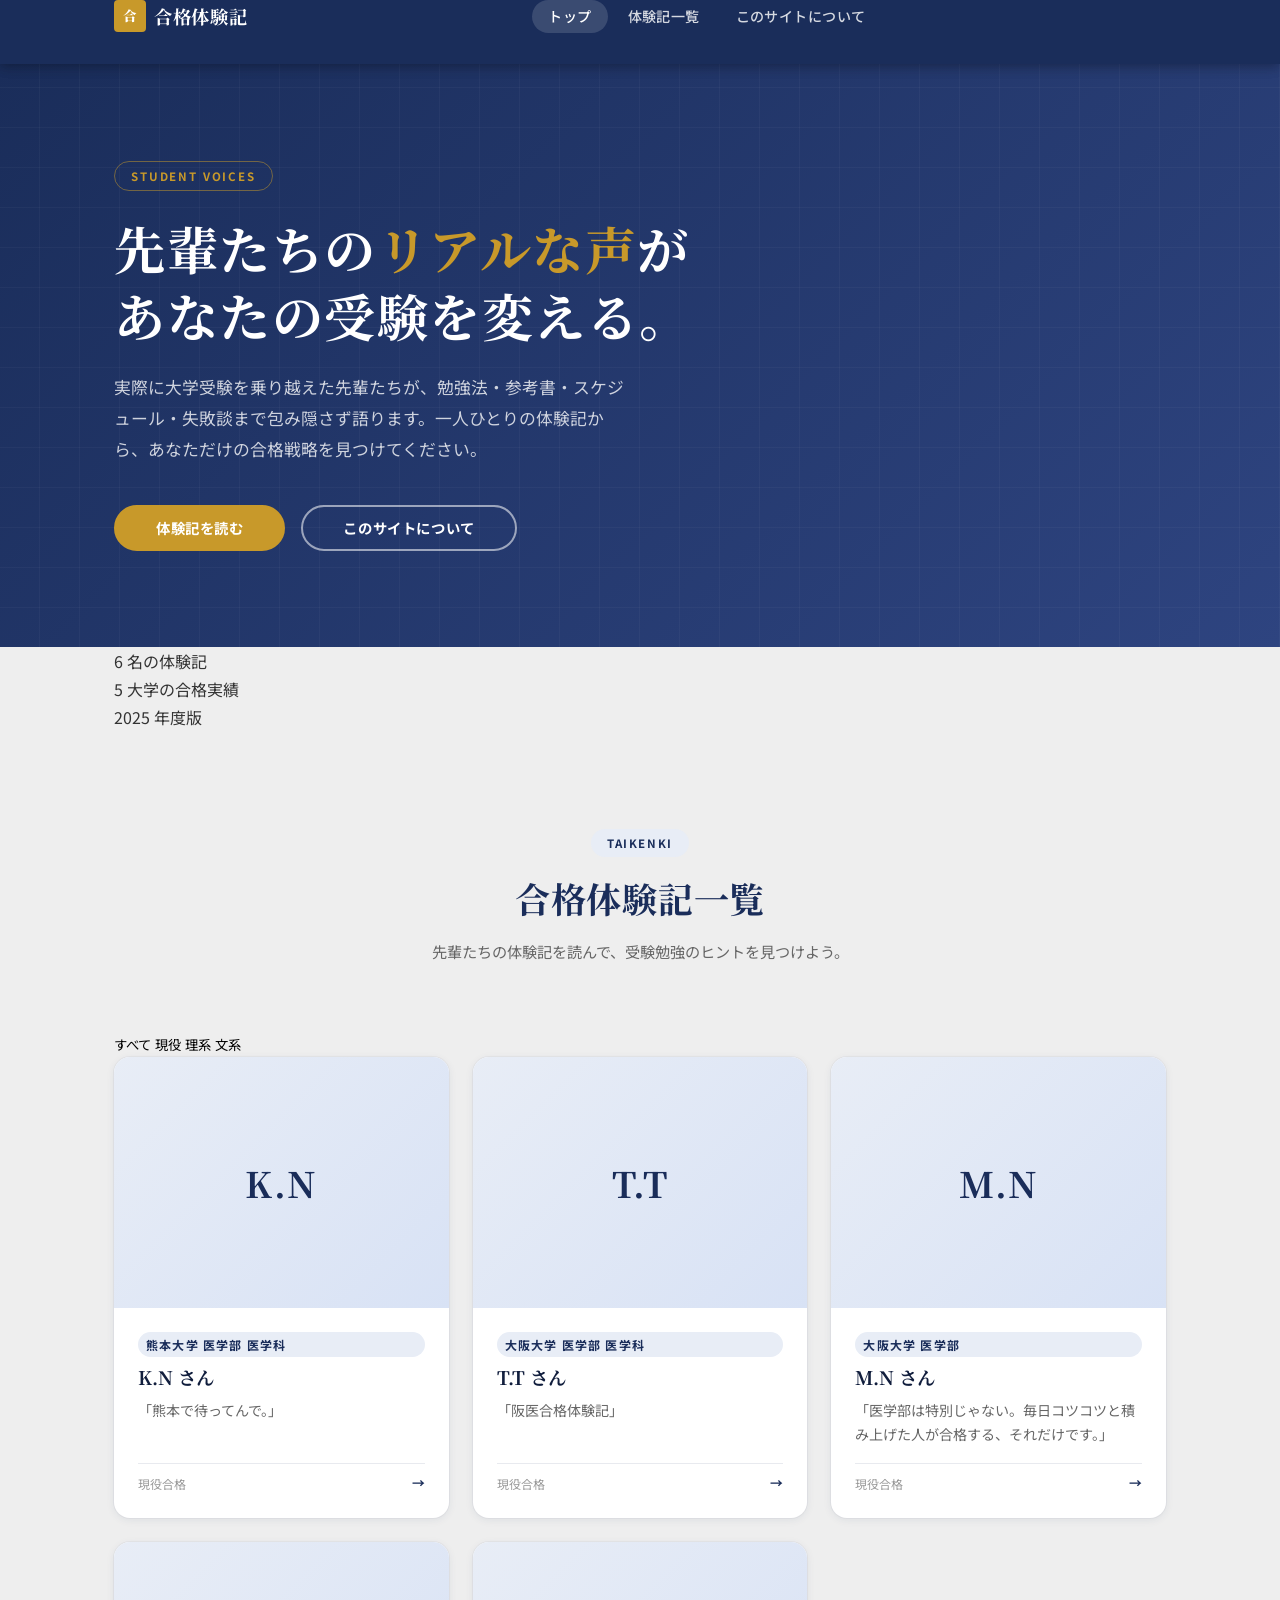
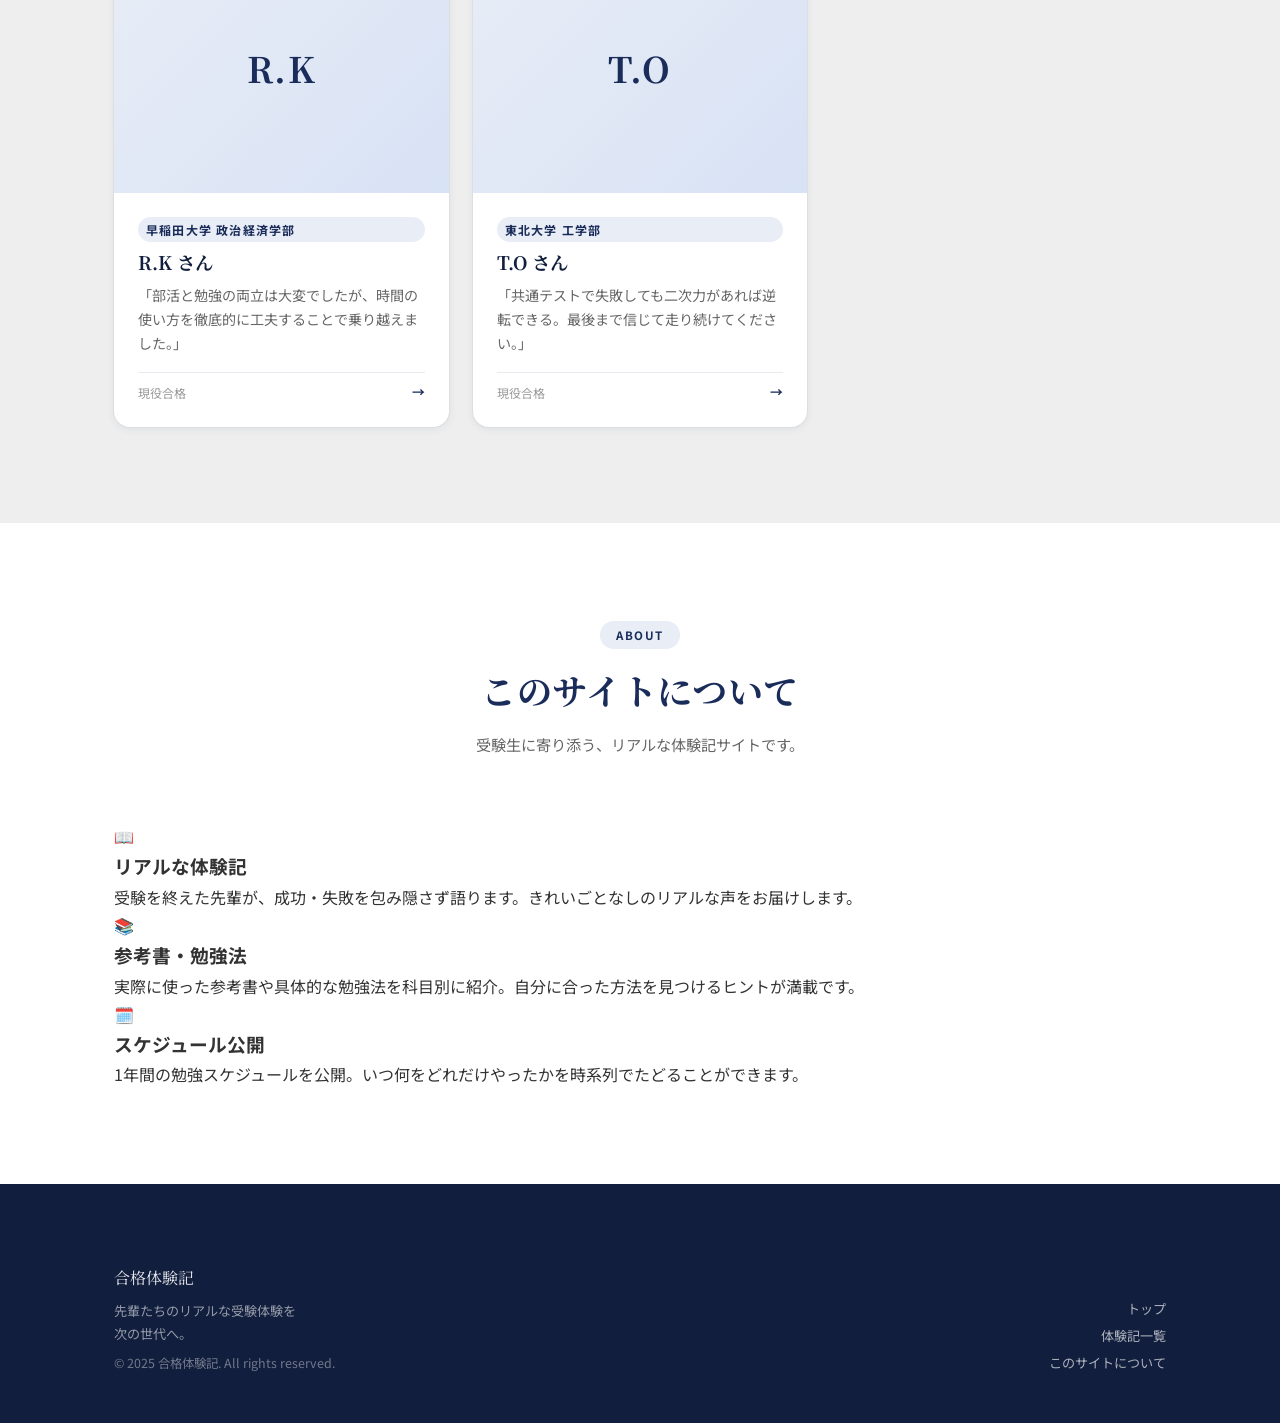
==== index.html @ d8298137 "add sitemap" ====
<!DOCTYPE html>
<html lang="ja" data-root="">
<head>
  <!-- =========================================================
       基本設定
       ========================================================= -->
  <meta charset="UTF-8" />

  <meta
    name="viewport"
    content="width=device-width, initial-scale=1.0"
  />

  <!-- =========================================================
       SEO
       ========================================================= -->
  <title>
    大学受験 合格体験記｜先輩たちのリアルな勉強法・参考書・逆転合格記録
  </title>

  <meta
    name="description"
    content="大学受験を乗り越えた先輩たちのリアルな合格体験記を掲載。勉強法・参考書・スケジュール・失敗談まで詳しく紹介。"
  />

  <meta
    name="keywords"
    content="大学受験,合格体験記,勉強法,参考書,逆転合格,受験記,現役合格"
  />

  <meta name="robots" content="index, follow" />

  <!-- canonical -->
  <link
    rel="canonical"
    href="https://keishuhatta-bit.github.io/83-rokko-uragoukakutaikenki/"
  />

  <!-- =========================================================
       OGP
       ========================================================= -->
  <meta property="og:type" content="website" />

  <meta
    property="og:title"
    content="大学受験 合格体験記"
  />

  <meta
    property="og:description"
    content="先輩たちのリアルな大学受験体験記。勉強法・参考書・スケジュールを詳しく紹介。"
  />

  <meta
    property="og:url"
    content="https://keishuhatta-bit.github.io/83-rokko-uragoukakutaikenki/"
  />

  <meta
    property="og:image"
    content="https://keishuhatta-bit.github.io/83-rokko-uragoukakutaikenki/ogp.png"
  />

  <meta property="og:site_name" content="大学受験 合格体験記" />

  <meta property="og:locale" content="ja_JP" />

  <!-- =========================================================
       Twitter Card
       ========================================================= -->
  <meta
    name="twitter:card"
    content="summary_large_image"
  />

  <!-- =========================================================
       構造化データ（JSON-LD）
       ========================================================= -->
  <script type="application/ld+json">
  {
    "@context": "https://schema.org",
    "@type": "WebSite",
    "name": "大学受験 合格体験記",
    "url": "https://keishuhatta-bit.github.io/83-rokko-uragoukakutaikenki/",
    "description": "大学受験を乗り越えた先輩たちのリアルな合格体験記サイト",
    "inLanguage": "ja",
    "publisher": {
      "@type": "Person",
      "name": "keishuhatta-bit"
    }
  }
  </script>

  <!-- =========================================================
       フォント
       ========================================================= -->
  <link rel="preconnect" href="https://fonts.googleapis.com" />

  <link
    rel="preconnect"
    href="https://fonts.gstatic.com"
    crossorigin
  />

  <link
    href="https://fonts.googleapis.com/css2?family=Noto+Sans+JP:wght@400;500;700&family=Noto+Serif+JP:wght@400;700&display=swap"
    rel="stylesheet"
  />

  <!-- =========================================================
       CSS
       ========================================================= -->
  <link rel="stylesheet" href="styles/global.css" />
</head>
<body>

  <!-- ヘッダー（loader.jsが挿入） -->
  <div id="site-header"></div>

  <main id="main-content">

    <!-- ===== ヒーローセクション ===== -->
    <section class="hero" aria-label="ヒーロー">
      <div class="container">
        <div class="hero__inner">
          <p class="hero__label">STUDENT VOICES</p>
          <h1 class="hero__title">
            先輩たちの<em>リアルな声</em>が<br>
            あなたの受験を変える。
          </h1>
          <p class="hero__desc">
            実際に大学受験を乗り越えた先輩たちが、勉強法・参考書・スケジュール・失敗談まで包み隠さず語ります。一人ひとりの体験記から、あなただけの合格戦略を見つけてください。
          </p>
          <div style="display:flex; gap:var(--space-md); flex-wrap:wrap;">
            <a href="#taikenki" class="btn btn--primary">体験記を読む</a>
            <a href="#about"    class="btn btn--outline">このサイトについて</a>
          </div>
        </div>
      </div>
    </section>

    <!-- ===== 統計バー ===== -->
    <div class="stats-bar" aria-label="サイト統計">
      <div class="container">
        <ul class="stats-list">
          <li class="stat-item">
            <span class="stat-item__num" id="stat-count">0</span>
            <span class="stat-item__unit">名の体験記</span>
          </li>
          <li class="stat-sep" aria-hidden="true"></li>
          <li class="stat-item">
            <span class="stat-item__num" id="stat-univ">0</span>
            <span class="stat-item__unit">大学の合格実績</span>
          </li>
          <li class="stat-sep" aria-hidden="true"></li>
          <li class="stat-item">
            <span class="stat-item__num">2025</span>
            <span class="stat-item__unit">年度版</span>
          </li>
        </ul>
      </div>
    </div>

    <!-- ===== 体験記一覧セクション ===== -->
    <section class="section" id="taikenki" aria-labelledby="taikenki-title">
      <div class="container">
        <header class="section__header">
          <p class="section__label">TAIKENKI</p>
          <h2 class="section__title" id="taikenki-title">合格体験記一覧</h2>
          <p class="section__desc">
            先輩たちの体験記を読んで、受験勉強のヒントを見つけよう。
          </p>
        </header>

        <!-- フィルター -->
        <div class="filter-bar" role="group" aria-label="フィルター">
          <button class="filter-btn" data-filter="all">すべて</button>
          <button class="filter-btn is-active" data-filter="genshiyaku">現役</button>
          <button class="filter-btn" data-filter="rikei">理系</button>
          <button class="filter-btn" data-filter="bunkei">文系</button>
        </div>

        <!-- カード一覧（JSで生成） -->
        <div class="card-grid" id="card-grid" aria-live="polite">
          <!-- ローディングプレースホルダー -->
          <div class="loading-placeholder" style="height:320px;border-radius:var(--radius-lg);" aria-hidden="true"></div>
          <div class="loading-placeholder" style="height:320px;border-radius:var(--radius-lg);" aria-hidden="true"></div>
          <div class="loading-placeholder" style="height:320px;border-radius:var(--radius-lg);" aria-hidden="true"></div>
        </div>
      </div>
    </section>

    <!-- ===== このサイトについてセクション ===== -->
    <section class="section section--alt" id="about" aria-labelledby="about-title">
      <div class="container">
        <header class="section__header">
          <p class="section__label">ABOUT</p>
          <h2 class="section__title" id="about-title">このサイトについて</h2>
          <p class="section__desc">
            受験生に寄り添う、リアルな体験記サイトです。
          </p>
        </header>
        <div class="about-grid">
          <div class="about-item">
            <div class="about-item__icon" aria-hidden="true">📖</div>
            <h3 class="about-item__title">リアルな体験記</h3>
            <p class="about-item__desc">受験を終えた先輩が、成功・失敗を包み隠さず語ります。きれいごとなしのリアルな声をお届けします。</p>
          </div>
          <div class="about-item">
            <div class="about-item__icon" aria-hidden="true">📚</div>
            <h3 class="about-item__title">参考書・勉強法</h3>
            <p class="about-item__desc">実際に使った参考書や具体的な勉強法を科目別に紹介。自分に合った方法を見つけるヒントが満載です。</p>
          </div>
          <div class="about-item">
            <div class="about-item__icon" aria-hidden="true">🗓️</div>
            <h3 class="about-item__title">スケジュール公開</h3>
            <p class="about-item__desc">1年間の勉強スケジュールを公開。いつ何をどれだけやったかを時系列でたどることができます。</p>
          </div>
        </div>
      </div>
    </section>

  </main>

  <!-- フッター（loader.jsが挿入） -->
  <div id="site-footer"></div>

  <!-- 共通loader -->
  <script type="module" src="components/loader.js"></script>

  <!-- 体験記データ＆カード生成スクリプト -->
  <script type="module">
    import { TAIKENKI_DATA } from './components/taikenki-data.js';

    /* ============================================================
       カード生成
       ============================================================ */
    function buildCard(person, index) {
      const card = document.createElement('a');
      card.className = 'card';
      card.href      = `taikenki/${person.id}/`;
      card.setAttribute('data-type', person.type.join(' '));
      card.style.animationDelay = `${index * 60}ms`;
      card.setAttribute('aria-label', `${person.initials}さんの体験記 - ${person.univ}`);

      card.innerHTML = `
        <div class="card__image-placeholder" aria-hidden="true">${person.initials}</div>
        <div class="card__body">
          <span class="card__univ">${person.univ}</span>
          <p class="card__name">${person.initials} さん</p>
          <p class="card__comment">「${person.comment}」</p>
          <div class="card__footer">
            <span class="card__tag">${person.year}</span>
            <span class="card__arrow" aria-hidden="true">→</span>
          </div>
        </div>
      `;
      return card;
    }

    /* ============================================================
       フィルタリング
       ============================================================ */
    let currentFilter = 'all';

    function renderCards(filter) {
      const grid = document.getElementById('card-grid');
      grid.innerHTML = '';

      const filtered = filter === 'all'
        ? TAIKENKI_DATA
        : TAIKENKI_DATA.filter(p => p.type.includes(filter));

      if (filtered.length === 0) {
        const empty = document.createElement('p');
        empty.className = 'card-empty';
        empty.textContent = '該当する体験記がありません。';
        grid.appendChild(empty);
        return;
      }

      filtered.forEach((person, i) => {
        grid.appendChild(buildCard(person, i));
      });
    }

    /* ============================================================
       統計カウントアップ
       ============================================================ */
    function countUp(el, target, duration) {
      let start = 0;
      const step = target / (duration / 16);
      const timer = setInterval(() => {
        start += step;
        if (start >= target) {
          el.textContent = target;
          clearInterval(timer);
        } else {
          el.textContent = Math.floor(start);
        }
      }, 16);
    }

    /* ============================================================
       初期化
       ============================================================ */
    document.addEventListener('DOMContentLoaded', () => {
      // カード描画
      currentFilter = 'genshiyaku';
      renderCards('genshiyaku');

      // 統計
      const univSet = new Set(TAIKENKI_DATA.map(p => p.univ.split(' ')[0]));
      setTimeout(() => {
        countUp(document.getElementById('stat-count'), TAIKENKI_DATA.length, 800);
        countUp(document.getElementById('stat-univ'),  univSet.size, 800);
      }, 300);

      // フィルターボタン
      document.querySelectorAll('.filter-btn').forEach(btn => {
        btn.addEventListener('click', () => {
          document.querySelectorAll('.filter-btn').forEach(b => b.classList.remove('is-active'));
          btn.classList.add('is-active');
          currentFilter = btn.dataset.filter;
          renderCards(currentFilter);
        });
      });
    });
  </script>

</body>
</html>
---- styles/global.css ----
/* ============================================
   global.css
   合格体験記サイト - メインスタイルシート
   ============================================ */

/* ---------- CSS変数 ---------- */
:root {
  /* ブランドカラー */
  --color-navy:        #1a2d5a;   /* メイン：紺色 */
  --color-navy-dark:   #111e3d;   /* 濃い紺（ホバー等） */
  --color-navy-light:  #2e4480;   /* 薄い紺（アクセント） */
  --color-navy-pale:   #e8edf6;   /* 極薄紺（背景差し色） */

  /* テキスト */
  --color-text:        #333333;
  --color-text-muted:  #666666;
  --color-text-light:  #999999;
  --color-text-white:  #ffffff;

  /* 背景 */
  --color-bg:          #eeeeee;
  --color-bg-white:    #ffffff;
  --color-bg-card:     #ffffff;

  /* ボーダー */
  --color-border:      #d0d5e0;
  --color-border-light:#e8eaef;

  /* アクセント */
  --color-accent:      #c8992a;   /* ゴールド：合格・強調 */
  --color-accent-pale: #fdf6e3;

  /* タイポグラフィ */
  --font-sans: 'Noto Sans JP', 'Hiragino Kaku Gothic ProN', 'Yu Gothic', sans-serif;
  --font-serif: 'Noto Serif JP', 'Hiragino Mincho ProN', 'Yu Mincho', serif;
  --font-mono: 'Courier New', monospace;

  /* スペーシング */
  --space-xs:   4px;
  --space-sm:   8px;
  --space-md:   16px;
  --space-lg:   24px;
  --space-xl:   40px;
  --space-2xl:  64px;
  --space-3xl:  96px;

  /* 角丸 */
  --radius-sm:  4px;
  --radius-md:  8px;
  --radius-lg:  16px;
  --radius-full: 9999px;

  /* 影 */
  --shadow-sm:  0 1px 3px rgba(26,45,90,0.08);
  --shadow-md:  0 4px 16px rgba(26,45,90,0.10);
  --shadow-lg:  0 8px 32px rgba(26,45,90,0.14);
  --shadow-card: 0 2px 8px rgba(26,45,90,0.08), 0 0 0 1px rgba(26,45,90,0.04);

  /* トランジション */
  --transition: 0.22s ease;

  /* レイアウト */
  --container-max:  1100px;
  --container-wide: 1300px;
  --header-height:  64px;
}

/* ---------- リセット ---------- */
*, *::before, *::after {
  box-sizing: border-box;
  margin: 0;
  padding: 0;
}

html {
  font-size: 16px;
  scroll-behavior: smooth;
  -webkit-text-size-adjust: 100%;
}

body {
  font-family: var(--font-sans);
  font-size: 1rem;
  line-height: 1.75;
  color: var(--color-text);
  background-color: var(--color-bg);
  min-height: 100vh;
  display: flex;
  flex-direction: column;
}

img, video {
  max-width: 100%;
  height: auto;
  display: block;
}

a {
  color: var(--color-navy);
  text-decoration: none;
  transition: color var(--transition);
}

a:hover {
  color: var(--color-navy-light);
}

ul, ol {
  list-style: none;
}

button {
  cursor: pointer;
  font-family: inherit;
  border: none;
  background: none;
}

input, textarea, select {
  font-family: inherit;
  font-size: inherit;
}

/* ---------- コンテナ ---------- */
.container {
  width: 100%;
  max-width: var(--container-max);
  margin-inline: auto;
  padding-inline: var(--space-lg);
}

.container--wide {
  max-width: var(--container-wide);
}

/* ---------- ヘッダー ---------- */
#site-header {
  position: sticky;
  top: 0;
  z-index: 100;
  height: var(--header-height);
  background-color: var(--color-navy);
  box-shadow: 0 2px 12px rgba(0,0,0,0.18);
}

.header-inner {
  height: 100%;
  display: flex;
  align-items: center;
  justify-content: space-between;
  gap: var(--space-lg);
}

.site-logo {
  display: flex;
  align-items: center;
  gap: var(--space-sm);
  color: var(--color-text-white);
  font-family: var(--font-serif);
  font-size: 1.15rem;
  font-weight: 700;
  letter-spacing: 0.04em;
  white-space: nowrap;
}

.site-logo:hover {
  color: rgba(255,255,255,0.85);
}

.site-logo__icon {
  width: 32px;
  height: 32px;
  background: var(--color-accent);
  border-radius: var(--radius-sm);
  display: flex;
  align-items: center;
  justify-content: center;
  font-size: 0.85rem;
  font-weight: 900;
  color: #fff;
  flex-shrink: 0;
}

/* サイトナビ */
.site-nav {
  display: flex;
  align-items: center;
  gap: var(--space-xs);
}

.site-nav__link {
  color: rgba(255,255,255,0.82);
  font-size: 0.88rem;
  font-weight: 500;
  padding: var(--space-xs) var(--space-md);
  border-radius: var(--radius-full);
  transition: background var(--transition), color var(--transition);
  letter-spacing: 0.03em;
}

.site-nav__link:hover,
.site-nav__link.is-active {
  color: #fff;
  background: rgba(255,255,255,0.14);
}

/* ---------- フッター ---------- */
#site-footer {
  margin-top: auto;
  background-color: var(--color-navy-dark);
  color: rgba(255,255,255,0.65);
  padding: var(--space-xl) 0 var(--space-lg);
  font-size: 0.85rem;
}

.footer-inner {
  display: grid;
  grid-template-columns: 1fr auto;
  gap: var(--space-xl);
  align-items: end;
}

.footer-brand {
  font-family: var(--font-serif);
  font-size: 1rem;
  color: rgba(255,255,255,0.9);
  margin-bottom: var(--space-sm);
}

.footer-copy {
  font-size: 0.78rem;
  color: rgba(255,255,255,0.4);
  margin-top: var(--space-sm);
}

.footer-nav {
  display: flex;
  flex-direction: column;
  gap: var(--space-xs);
  text-align: right;
}

.footer-nav__link {
  color: rgba(255,255,255,0.65);
  font-size: 0.82rem;
  transition: color var(--transition);
}

.footer-nav__link:hover {
  color: #fff;
}

/* ---------- メインコンテンツ ---------- */
main {
  flex: 1;
}

/* ---------- セクション ---------- */
.section {
  padding: var(--space-3xl) 0;
}

.section--sm {
  padding: var(--space-xl) 0;
}

.section--alt {
  background-color: var(--color-bg-white);
}

.section__header {
  margin-bottom: var(--space-2xl);
  text-align: center;
}

.section__label {
  display: inline-block;
  font-size: 0.72rem;
  font-weight: 700;
  letter-spacing: 0.14em;
  text-transform: uppercase;
  color: var(--color-navy);
  background: var(--color-navy-pale);
  padding: var(--space-xs) var(--space-md);
  border-radius: var(--radius-full);
  margin-bottom: var(--space-md);
}

.section__title {
  font-family: var(--font-serif);
  font-size: clamp(1.6rem, 4vw, 2.2rem);
  font-weight: 700;
  color: var(--color-navy);
  line-height: 1.4;
  letter-spacing: 0.02em;
}

.section__desc {
  margin-top: var(--space-md);
  color: var(--color-text-muted);
  font-size: 0.95rem;
  max-width: 540px;
  margin-inline: auto;
  line-height: 1.8;
}

/* ---------- ヒーローセクション ---------- */
.hero {
  background-color: var(--color-navy);
  background-image:
    linear-gradient(135deg, var(--color-navy) 0%, var(--color-navy-light) 100%);
  color: #fff;
  padding: var(--space-3xl) 0;
  position: relative;
  overflow: hidden;
}

.hero::before {
  content: '';
  position: absolute;
  inset: 0;
  background-image:
    repeating-linear-gradient(
      0deg,
      transparent,
      transparent 39px,
      rgba(255,255,255,0.03) 39px,
      rgba(255,255,255,0.03) 40px
    ),
    repeating-linear-gradient(
      90deg,
      transparent,
      transparent 39px,
      rgba(255,255,255,0.03) 39px,
      rgba(255,255,255,0.03) 40px
    );
  pointer-events: none;
}

.hero__inner {
  position: relative;
  z-index: 1;
}

.hero__label {
  display: inline-block;
  font-size: 0.72rem;
  font-weight: 700;
  letter-spacing: 0.16em;
  color: var(--color-accent);
  border: 1px solid rgba(200,153,42,0.5);
  padding: var(--space-xs) var(--space-md);
  border-radius: var(--radius-full);
  margin-bottom: var(--space-lg);
}

.hero__title {
  font-family: var(--font-serif);
  font-size: clamp(2rem, 6vw, 3.2rem);
  font-weight: 700;
  line-height: 1.3;
  letter-spacing: 0.03em;
  margin-bottom: var(--space-lg);
}

.hero__title em {
  font-style: normal;
  color: var(--color-accent);
}

.hero__desc {
  font-size: clamp(0.9rem, 2vw, 1.05rem);
  color: rgba(255,255,255,0.78);
  max-width: 520px;
  line-height: 1.85;
  margin-bottom: var(--space-xl);
}

/* ---------- カード（体験記一覧） ---------- */
.card-grid {
  display: grid;
  grid-template-columns: repeat(auto-fill, minmax(280px, 1fr));
  gap: var(--space-lg);
}

.card {
  background: var(--color-bg-card);
  border-radius: var(--radius-lg);
  box-shadow: var(--shadow-card);
  overflow: hidden;
  transition: transform var(--transition), box-shadow var(--transition);
  display: flex;
  flex-direction: column;
}

.card:hover {
  transform: translateY(-4px);
  box-shadow: var(--shadow-lg);
}

.card__image {
  width: 100%;
  aspect-ratio: 4 / 3;
  object-fit: cover;
  background: var(--color-navy-pale);
}

.card__image-placeholder {
  width: 100%;
  aspect-ratio: 4 / 3;
  background: linear-gradient(135deg, var(--color-navy-pale) 0%, #d8e2f5 100%);
  display: flex;
  align-items: center;
  justify-content: center;
  font-family: var(--font-serif);
  font-size: 2.2rem;
  font-weight: 700;
  color: var(--color-navy);
  letter-spacing: 0.04em;
}

.card__body {
  padding: var(--space-lg);
  flex: 1;
  display: flex;
  flex-direction: column;
  gap: var(--space-sm);
}

.card__univ {
  font-size: 0.75rem;
  font-weight: 700;
  letter-spacing: 0.1em;
  color: var(--color-navy);
  background: var(--color-navy-pale);
  padding: 2px var(--space-sm);
  border-radius: var(--radius-full);
  display: inline-block;
}

.card__name {
  font-family: var(--font-serif);
  font-size: 1.15rem;
  font-weight: 700;
  color: var(--color-navy-dark);
  line-height: 1.4;
}

.card__comment {
  font-size: 0.88rem;
  color: var(--color-text-muted);
  line-height: 1.7;
  flex: 1;
}

.card__footer {
  margin-top: var(--space-sm);
  padding-top: var(--space-sm);
  border-top: 1px solid var(--color-border-light);
  display: flex;
  align-items: center;
  justify-content: space-between;
}

.card__tag {
  font-size: 0.75rem;
  color: var(--color-text-light);
}

.card__arrow {
  font-size: 0.8rem;
  color: var(--color-navy);
  font-weight: 700;
  transition: transform var(--transition);
}

.card:hover .card__arrow {
  transform: translateX(4px);
}

/* ---------- ボタン ---------- */
.btn {
  display: inline-flex;
  align-items: center;
  gap: var(--space-sm);
  padding: var(--space-sm) var(--space-xl);
  border-radius: var(--radius-full);
  font-size: 0.9rem;
  font-weight: 700;
  letter-spacing: 0.04em;
  transition: all var(--transition);
  cursor: pointer;
  border: 2px solid transparent;
  text-decoration: none;
}

.btn--primary {
  background: var(--color-accent);
  color: #fff;
  border-color: var(--color-accent);
}

.btn--primary:hover {
  background: #b8881e;
  border-color: #b8881e;
  color: #fff;
  transform: translateY(-1px);
  box-shadow: 0 4px 12px rgba(200,153,42,0.35);
}

.btn--outline {
  background: transparent;
  color: #fff;
  border-color: rgba(255,255,255,0.55);
}

.btn--outline:hover {
  background: rgba(255,255,255,0.12);
  color: #fff;
  border-color: rgba(255,255,255,0.9);
}

.btn--navy {
  background: var(--color-navy);
  color: #fff;
  border-color: var(--color-navy);
}

.btn--navy:hover {
  background: var(--color-navy-dark);
  border-color: var(--color-navy-dark);
  color: #fff;
  transform: translateY(-1px);
}

/* ---------- バッジ ---------- */
.badge {
  display: inline-flex;
  align-items: center;
  padding: 2px 10px;
  border-radius: var(--radius-full);
  font-size: 0.73rem;
  font-weight: 700;
  letter-spacing: 0.06em;
}

.badge--navy {
  background: var(--color-navy-pale);
  color: var(--color-navy);
}

.badge--gold {
  background: var(--color-accent-pale);
  color: #8a6300;
}

/* ---------- 体験記詳細ページ ---------- */
.profile-hero {
  background: var(--color-navy);
  color: #fff;
  padding: var(--space-2xl) 0 var(--space-xl);
}

.profile-hero__inner {
  display: flex;
  align-items: flex-end;
  gap: var(--space-xl);
}

.profile-hero__avatar {
  width: 100px;
  height: 100px;
  border-radius: var(--radius-md);
  background: var(--color-navy-light);
  flex-shrink: 0;
  display: flex;
  align-items: center;
  justify-content: center;
  font-family: var(--font-serif);
  font-size: 2rem;
  font-weight: 700;
  border: 3px solid rgba(255,255,255,0.2);
}

.profile-hero__body {}

.profile-hero__name {
  font-family: var(--font-serif);
  font-size: clamp(1.8rem, 4vw, 2.4rem);
  font-weight: 700;
  margin-bottom: var(--space-sm);
}

.profile-hero__tags {
  display: flex;
  flex-wrap: wrap;
  gap: var(--space-sm);
}

.profile-hero__tag {
  font-size: 0.78rem;
  color: rgba(255,255,255,0.75);
  border: 1px solid rgba(255,255,255,0.3);
  padding: 2px 10px;
  border-radius: var(--radius-full);
}

/* 詳細コンテンツグリッド */
.detail-layout {
  display: grid;
  grid-template-columns: 1fr 300px;
  gap: var(--space-xl);
  align-items: start;
  padding: var(--space-xl) 0;
}

.detail-main {}

.detail-aside {}

/* 合格校パネル */
.result-panel {
  background: var(--color-bg-card);
  border-radius: var(--radius-lg);
  box-shadow: var(--shadow-md);
  overflow: hidden;
  margin-bottom: var(--space-lg);
}

.result-panel__head {
  background: var(--color-navy);
  color: #fff;
  padding: var(--space-md) var(--space-lg);
  font-family: var(--font-serif);
  font-weight: 700;
  font-size: 0.9rem;
  letter-spacing: 0.05em;
}

.result-panel__body {
  padding: var(--space-lg);
}

.result-item {
  display: flex;
  align-items: center;
  gap: var(--space-md);
  padding: var(--space-sm) 0;
  border-bottom: 1px solid var(--color-border-light);
}

.result-item:last-child {
  border-bottom: none;
}

.result-item__status {
  width: 24px;
  height: 24px;
  border-radius: 50%;
  display: flex;
  align-items: center;
  justify-content: center;
  font-size: 0.7rem;
  font-weight: 700;
  flex-shrink: 0;
}

.result-item__status--pass {
  background: #e8f5e9;
  color: #2e7d32;
}

.result-item__status--fail {
  background: #fce4ec;
  color: #c62828;
}

.result-item__name {
  font-size: 0.9rem;
  color: var(--color-text);
  font-weight: 500;
}

/* ---------- コンテンツブロック ---------- */
.content-block {
  background: var(--color-bg-card);
  border-radius: var(--radius-lg);
  box-shadow: var(--shadow-card);
  padding: var(--space-xl);
  margin-bottom: var(--space-lg);
}

.content-block__title {
  font-family: var(--font-serif);
  font-size: 1.1rem;
  font-weight: 700;
  color: var(--color-navy);
  margin-bottom: var(--space-lg);
  padding-bottom: var(--space-md);
  border-bottom: 2px solid var(--color-navy-pale);
  display: flex;
  align-items: center;
  gap: var(--space-sm);
}

.content-block__title::before {
  content: '';
  display: inline-block;
  width: 4px;
  height: 1.1em;
  background: var(--color-navy);
  border-radius: 2px;
  flex-shrink: 0;
}

/* ---------- パンくずリスト ---------- */
.breadcrumb {
  display: flex;
  align-items: center;
  gap: var(--space-sm);
  font-size: 0.8rem;
  color: var(--color-text-light);
  padding: var(--space-md) 0;
}

.breadcrumb__item {}

.breadcrumb__sep {
  color: var(--color-border);
}

.breadcrumb__link {
  color: var(--color-text-muted);
}

.breadcrumb__link:hover {
  color: var(--color-navy);
}

/* ---------- ユーティリティ ---------- */
.text-center  { text-align: center; }
.text-left    { text-align: left; }
.text-right   { text-align: right; }

.text-navy    { color: var(--color-navy); }
.text-muted   { color: var(--color-text-muted); }
.text-accent  { color: var(--color-accent); }

.font-serif   { font-family: var(--font-serif); }

.mt-sm  { margin-top: var(--space-sm); }
.mt-md  { margin-top: var(--space-md); }
.mt-lg  { margin-top: var(--space-lg); }
.mt-xl  { margin-top: var(--space-xl); }

.mb-sm  { margin-bottom: var(--space-sm); }
.mb-md  { margin-bottom: var(--space-md); }
.mb-lg  { margin-bottom: var(--space-lg); }
.mb-xl  { margin-bottom: var(--space-xl); }

.sr-only {
  position: absolute;
  width: 1px;
  height: 1px;
  padding: 0;
  margin: -1px;
  overflow: hidden;
  clip: rect(0,0,0,0);
  white-space: nowrap;
  border: 0;
}

/* ---------- ローディング ---------- */
.loading-placeholder {
  animation: pulse 1.6s ease-in-out infinite;
  background: linear-gradient(90deg, var(--color-border-light) 25%, #e8e8e8 50%, var(--color-border-light) 75%);
  background-size: 400% 100%;
  border-radius: var(--radius-md);
}

@keyframes pulse {
  0%   { background-position: 100% 50%; }
  100% { background-position: 0% 50%; }
}

/* ---------- レスポンシブ ---------- */

/* タブレット: 768px以下 */
@media (max-width: 768px) {
  :root {
    --header-height: 56px;
  }

  .container {
    padding-inline: var(--space-md);
  }

  /* ヘッダーナビ非表示（ハンバーガー用） */
  .site-nav {
    display: none;
  }

  .site-nav.is-open {
    display: flex;
    flex-direction: column;
    position: fixed;
    inset: var(--header-height) 0 0 0;
    background: var(--color-navy-dark);
    padding: var(--space-xl) var(--space-lg);
    gap: var(--space-sm);
    z-index: 99;
  }

  .site-nav.is-open .site-nav__link {
    font-size: 1.05rem;
    padding: var(--space-md) var(--space-lg);
    border-radius: var(--radius-md);
  }

  /* ハンバーガーボタン */
  .nav-toggle {
    display: flex;
    flex-direction: column;
    gap: 5px;
    width: 28px;
    padding: 4px;
    cursor: pointer;
  }

  .nav-toggle__bar {
    height: 2px;
    background: #fff;
    border-radius: 2px;
    transition: transform var(--transition), opacity var(--transition);
    transform-origin: center;
  }

  .nav-toggle.is-open .nav-toggle__bar:nth-child(1) {
    transform: translateY(7px) rotate(45deg);
  }

  .nav-toggle.is-open .nav-toggle__bar:nth-child(2) {
    opacity: 0;
  }

  .nav-toggle.is-open .nav-toggle__bar:nth-child(3) {
    transform: translateY(-7px) rotate(-45deg);
  }

  /* セクション */
  .section {
    padding: var(--space-2xl) 0;
  }

  /* カードグリッド */
  .card-grid {
    grid-template-columns: 1fr;
  }

  /* 体験記詳細 */
  .detail-layout {
    grid-template-columns: 1fr;
  }

  .detail-aside {
    order: -1;
  }

  /* プロフィールヒーロー */
  .profile-hero__inner {
    flex-direction: column;
    align-items: flex-start;
    gap: var(--space-lg);
  }

  /* フッター */
  .footer-inner {
    grid-template-columns: 1fr;
    gap: var(--space-lg);
  }

  .footer-nav {
    flex-direction: row;
    flex-wrap: wrap;
    text-align: left;
  }
}

/* モバイル: 480px以下 */
@media (max-width: 480px) {
  .hero {
    padding: var(--space-2xl) 0;
  }

  .btn {
    width: 100%;
    justify-content: center;
  }

  .profile-hero__avatar {
    width: 80px;
    height: 80px;
    font-size: 1.5rem;
  }
}

/* PC: 1100px以上 */
@media (min-width: 1100px) {
  .card-grid {
    grid-template-columns: repeat(3, 1fr);
  }
}
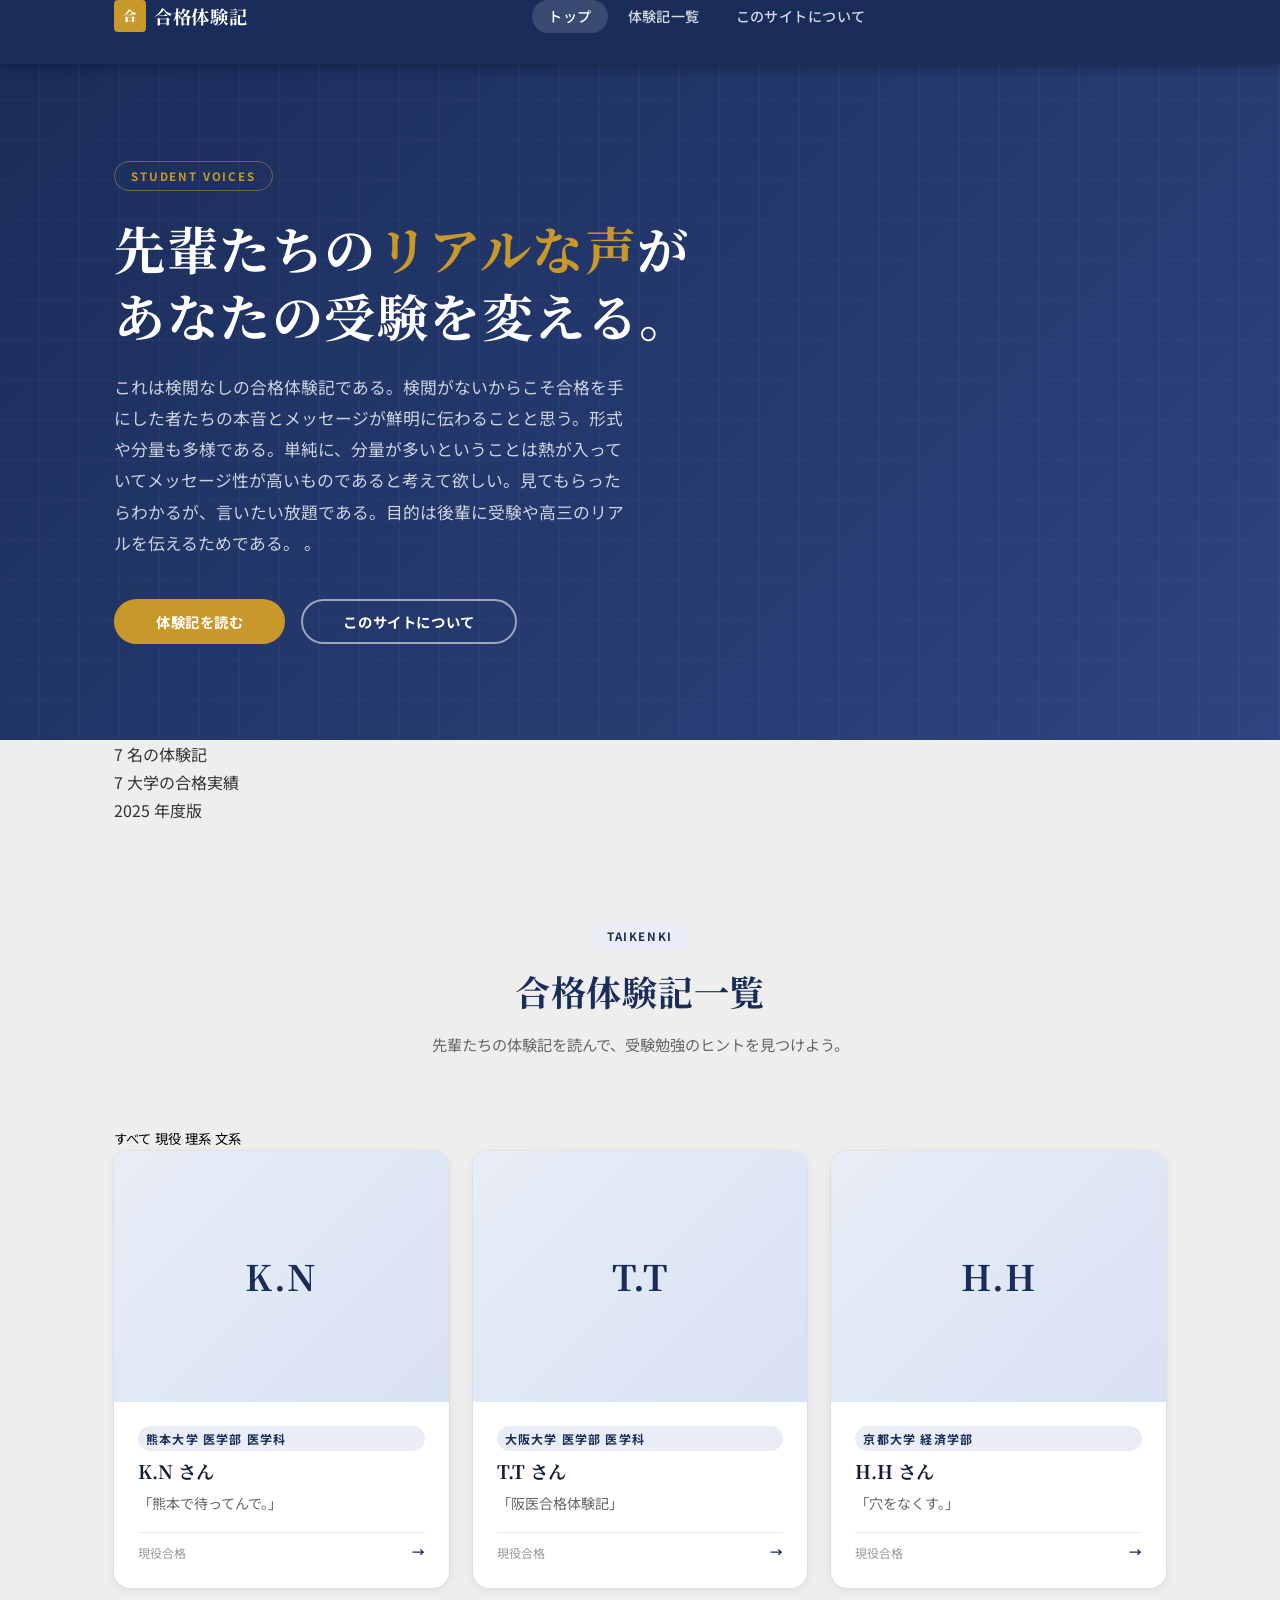
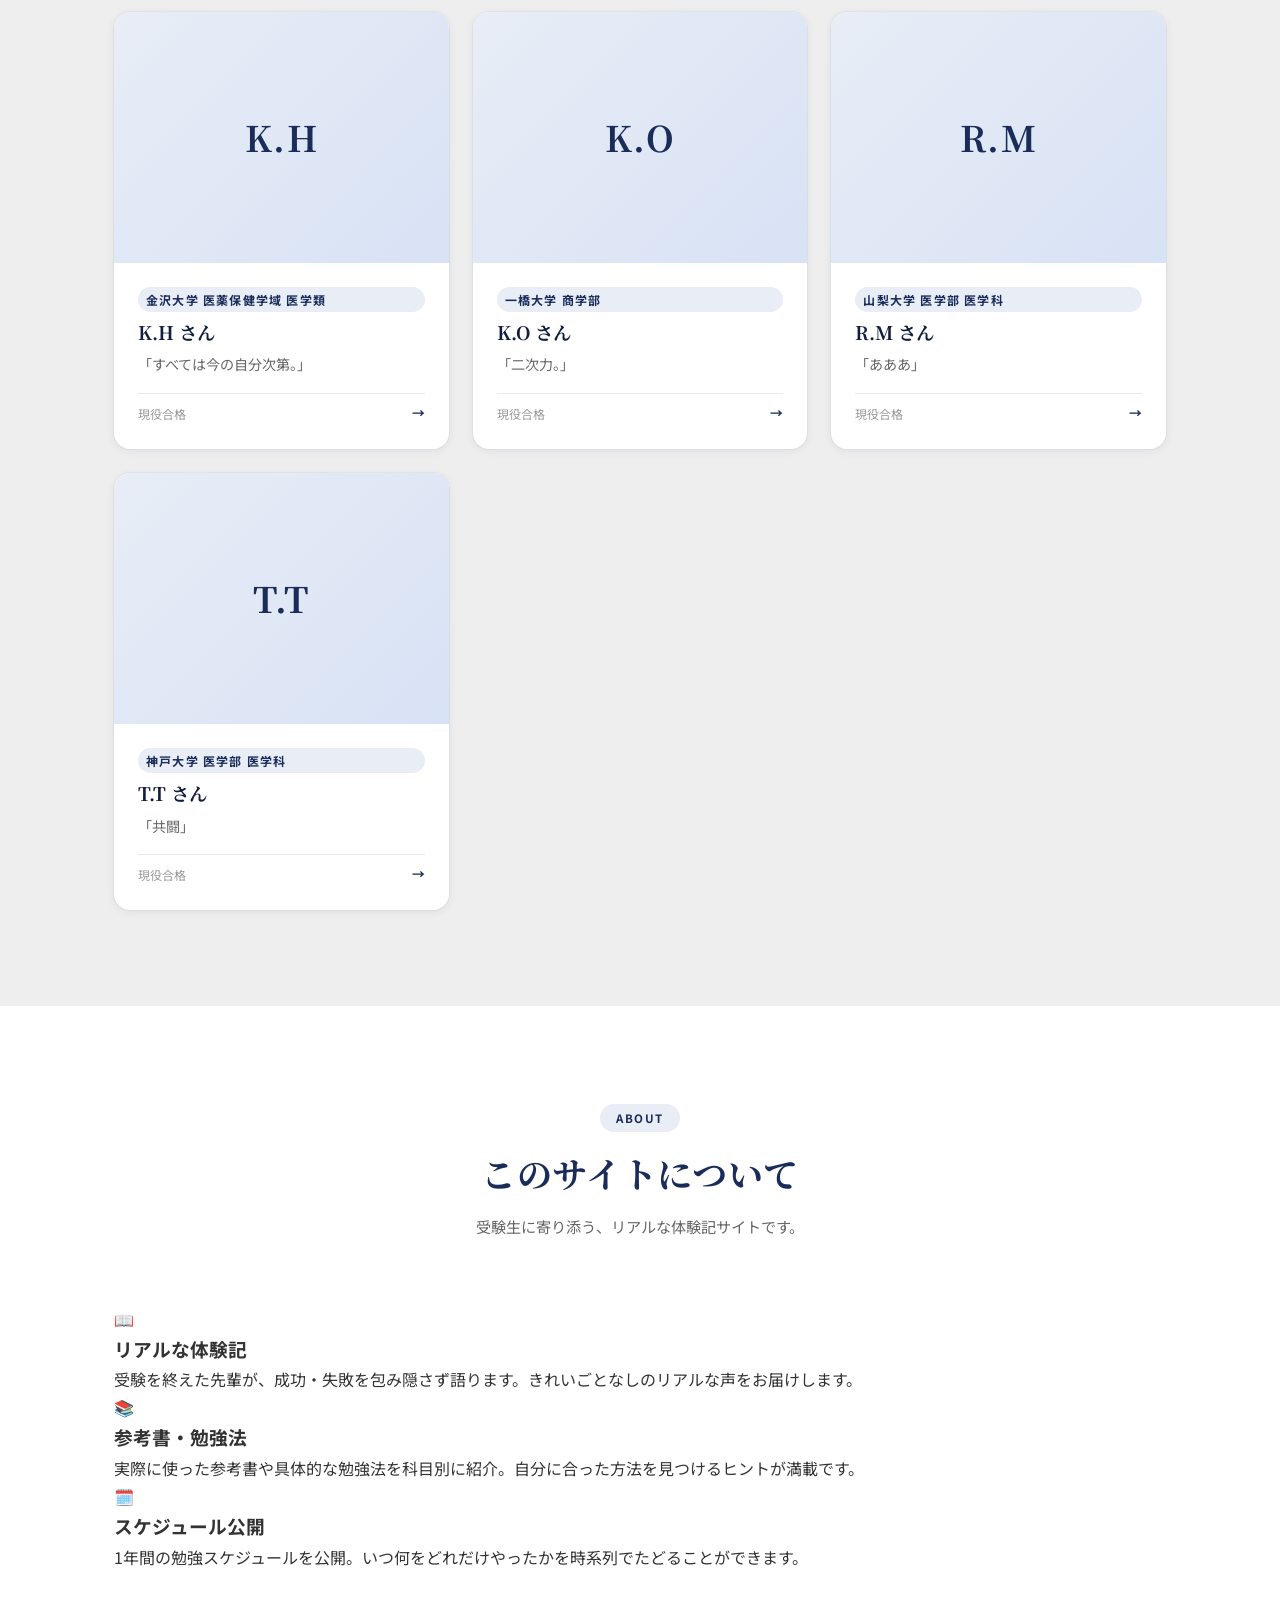
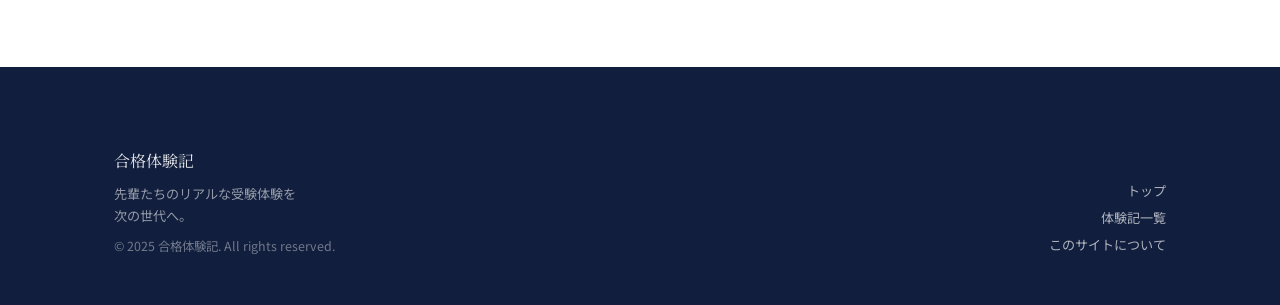
==== commit ebcfca1b: "update index" ====
--- a/index.html
+++ b/index.html
@@ -43,7 +43,7 @@
 
   <meta
     property="og:title"
-    content="大学受験 合格体験記"
+    content="大学受験 裏合格体験記"
   />
 
   <meta
@@ -129,7 +129,7 @@
             あなたの受験を変える。
           </h1>
           <p class="hero__desc">
-            実際に大学受験を乗り越えた先輩たちが、勉強法・参考書・スケジュール・失敗談まで包み隠さず語ります。一人ひとりの体験記から、あなただけの合格戦略を見つけてください。
+           これは検閲なしの合格体験記である。検閲がないからこそ合格を手にした者たちの本音とメッセージが鮮明に伝わることと思う。形式や分量も多様である。単純に、分量が多いということは熱が入っていてメッセージ性が高いものであると考えて欲しい。見てもらったらわかるが、言いたい放題である。目的は後輩に受験や高三のリアルを伝えるためである。 。
           </p>
           <div style="display:flex; gap:var(--space-md); flex-wrap:wrap;">
             <a href="#taikenki" class="btn btn--primary">体験記を読む</a>
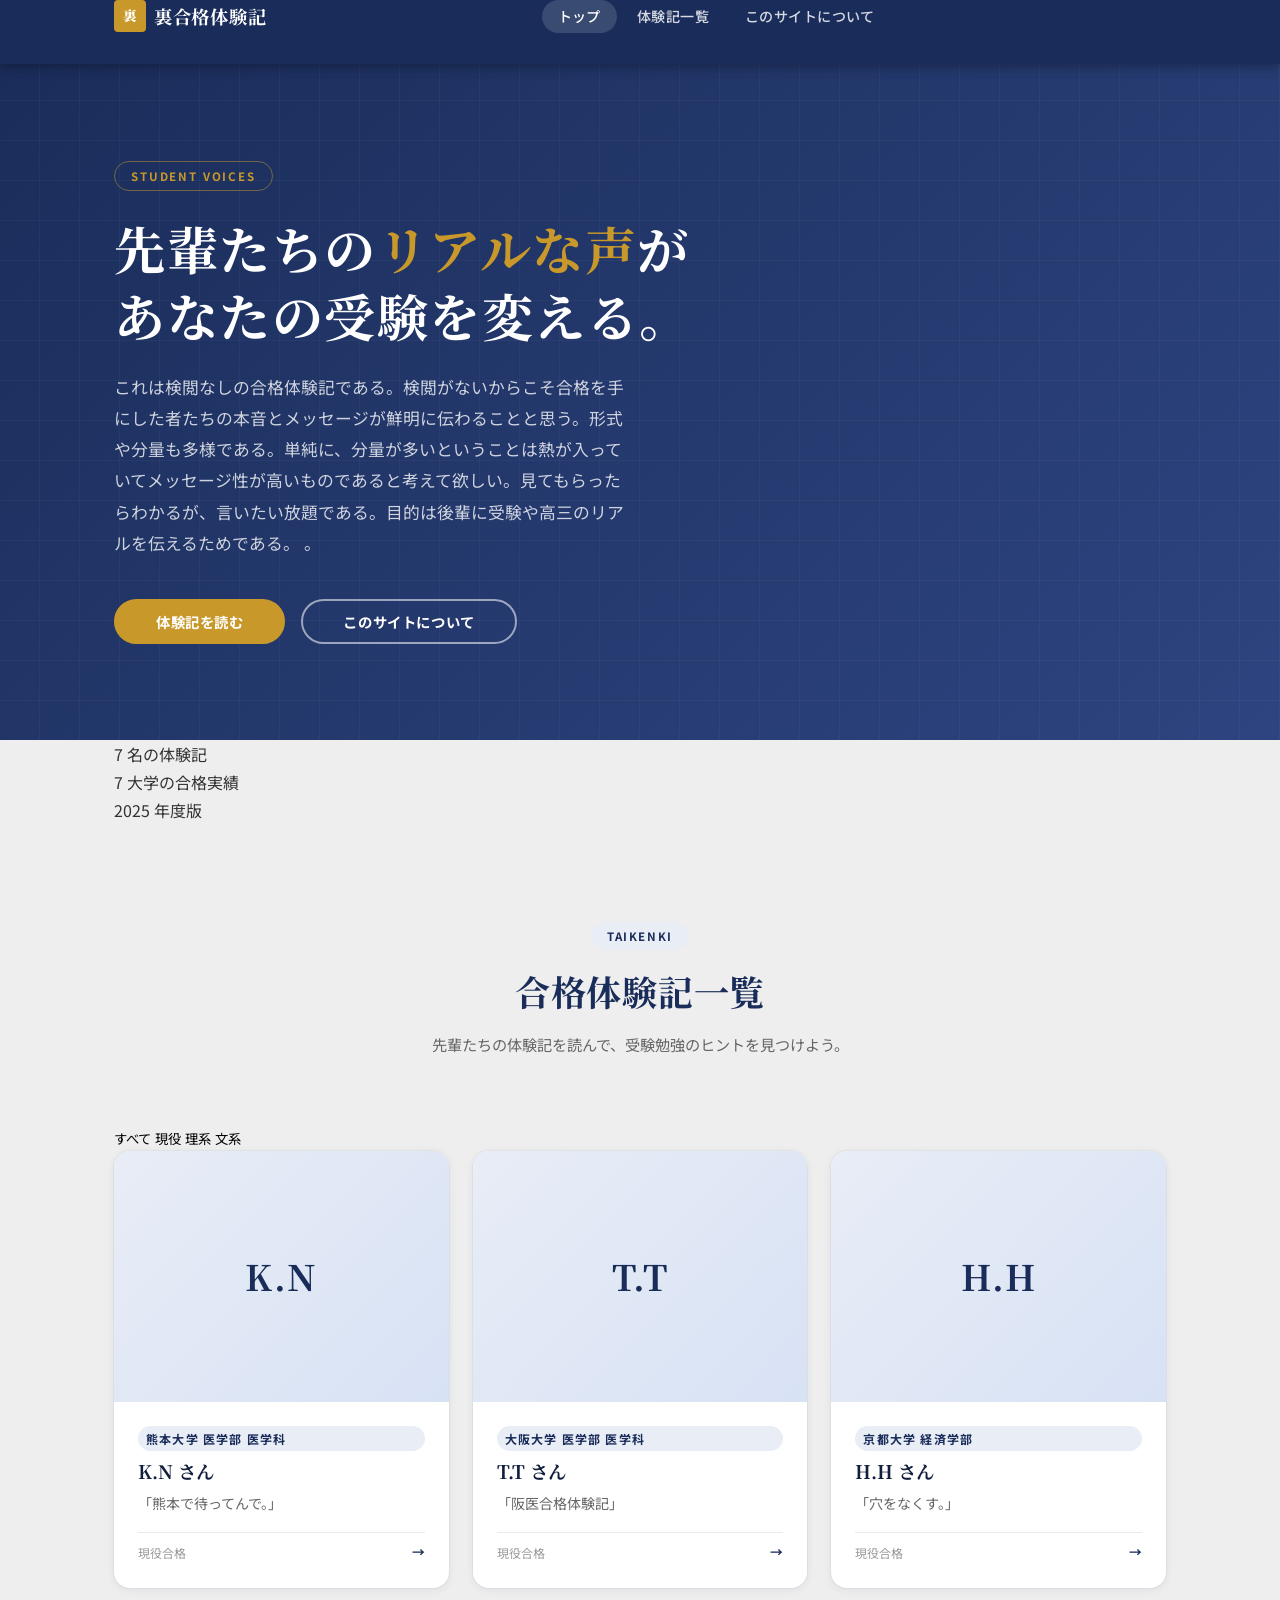
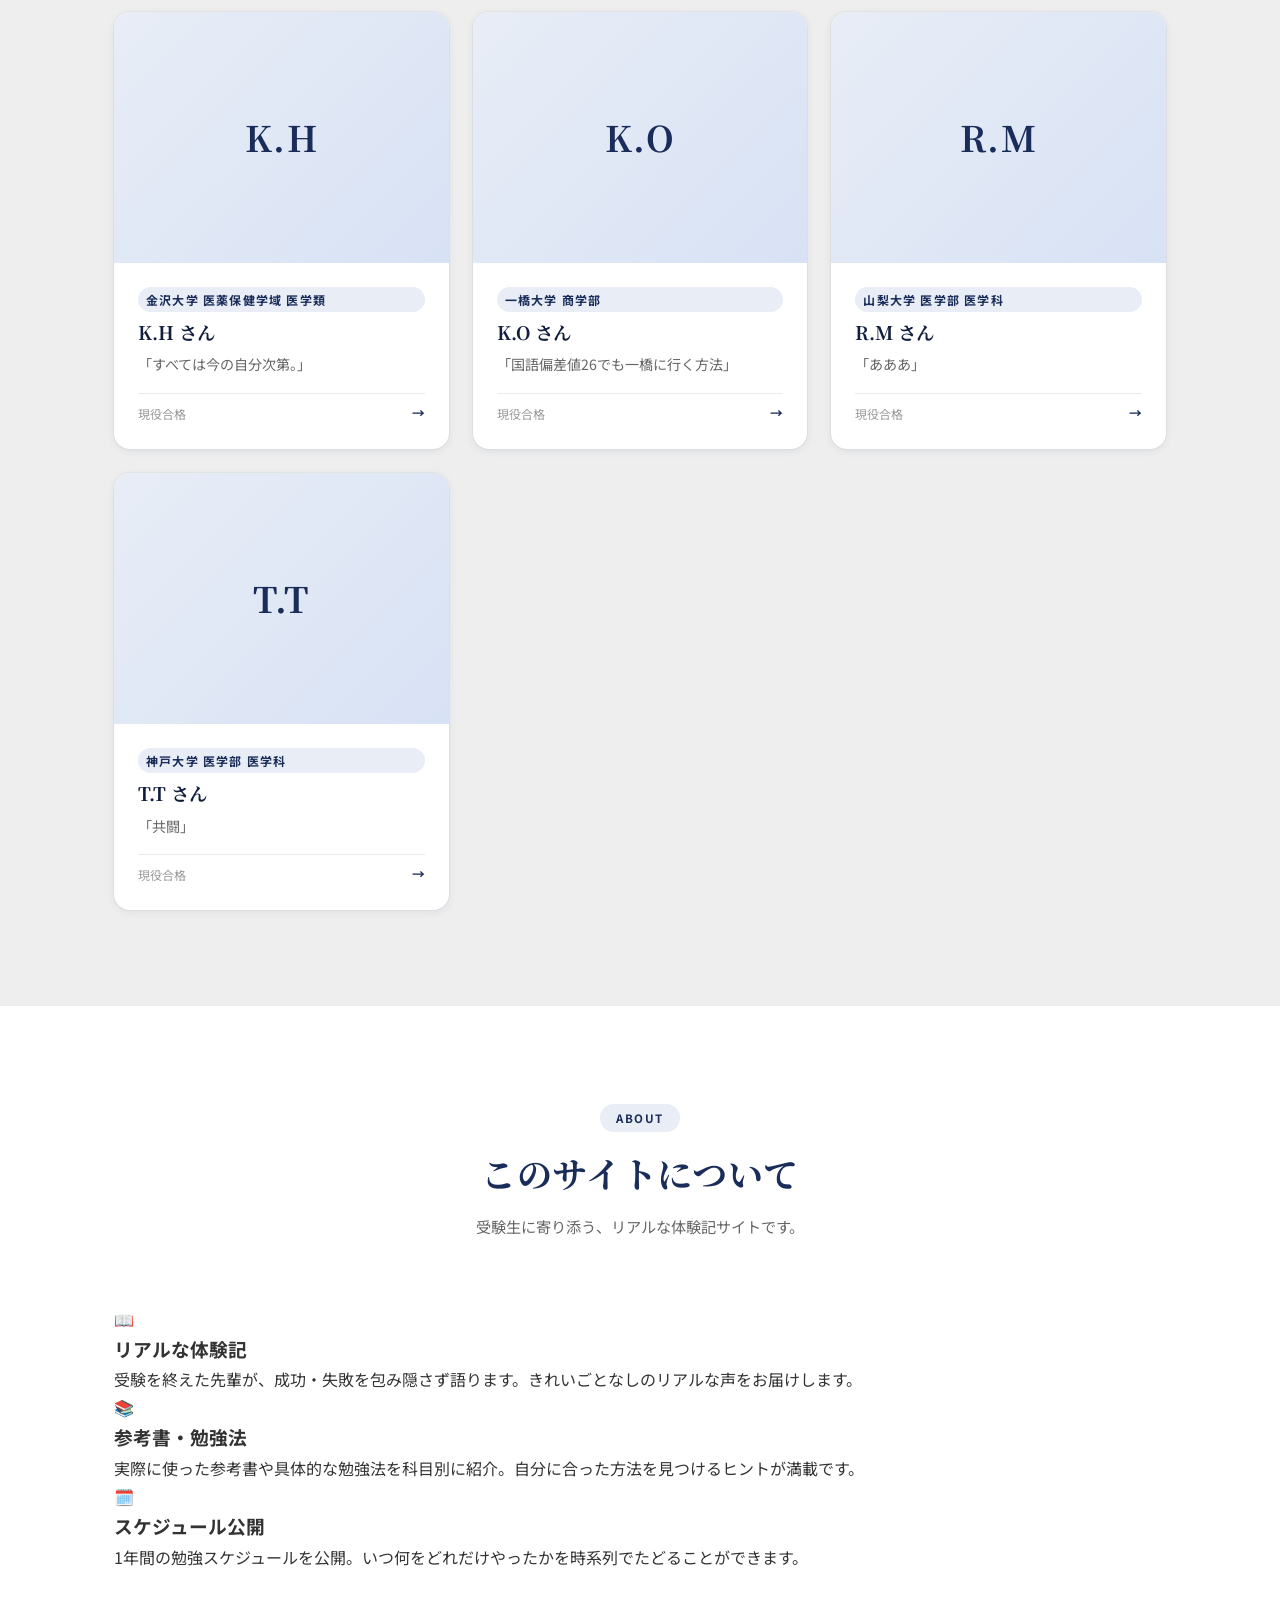
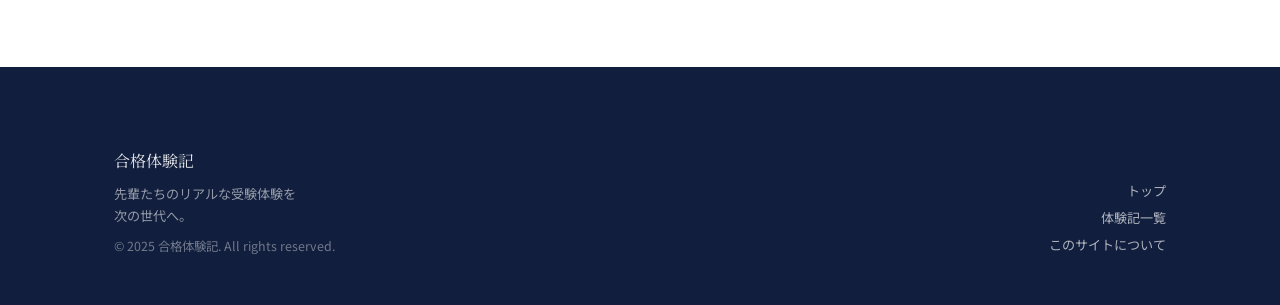
==== commit b5834094: "update" ====
--- a/index.html
+++ b/index.html
@@ -15,7 +15,7 @@
        SEO
        ========================================================= -->
   <title>
-    大学受験 合格体験記｜先輩たちのリアルな勉強法・参考書・逆転合格記録
+    83期 六甲学院 大学受験 裏合格体験記｜先輩たちのリアルな勉強法・参考書・逆転合格記録
   </title>
 
   <meta
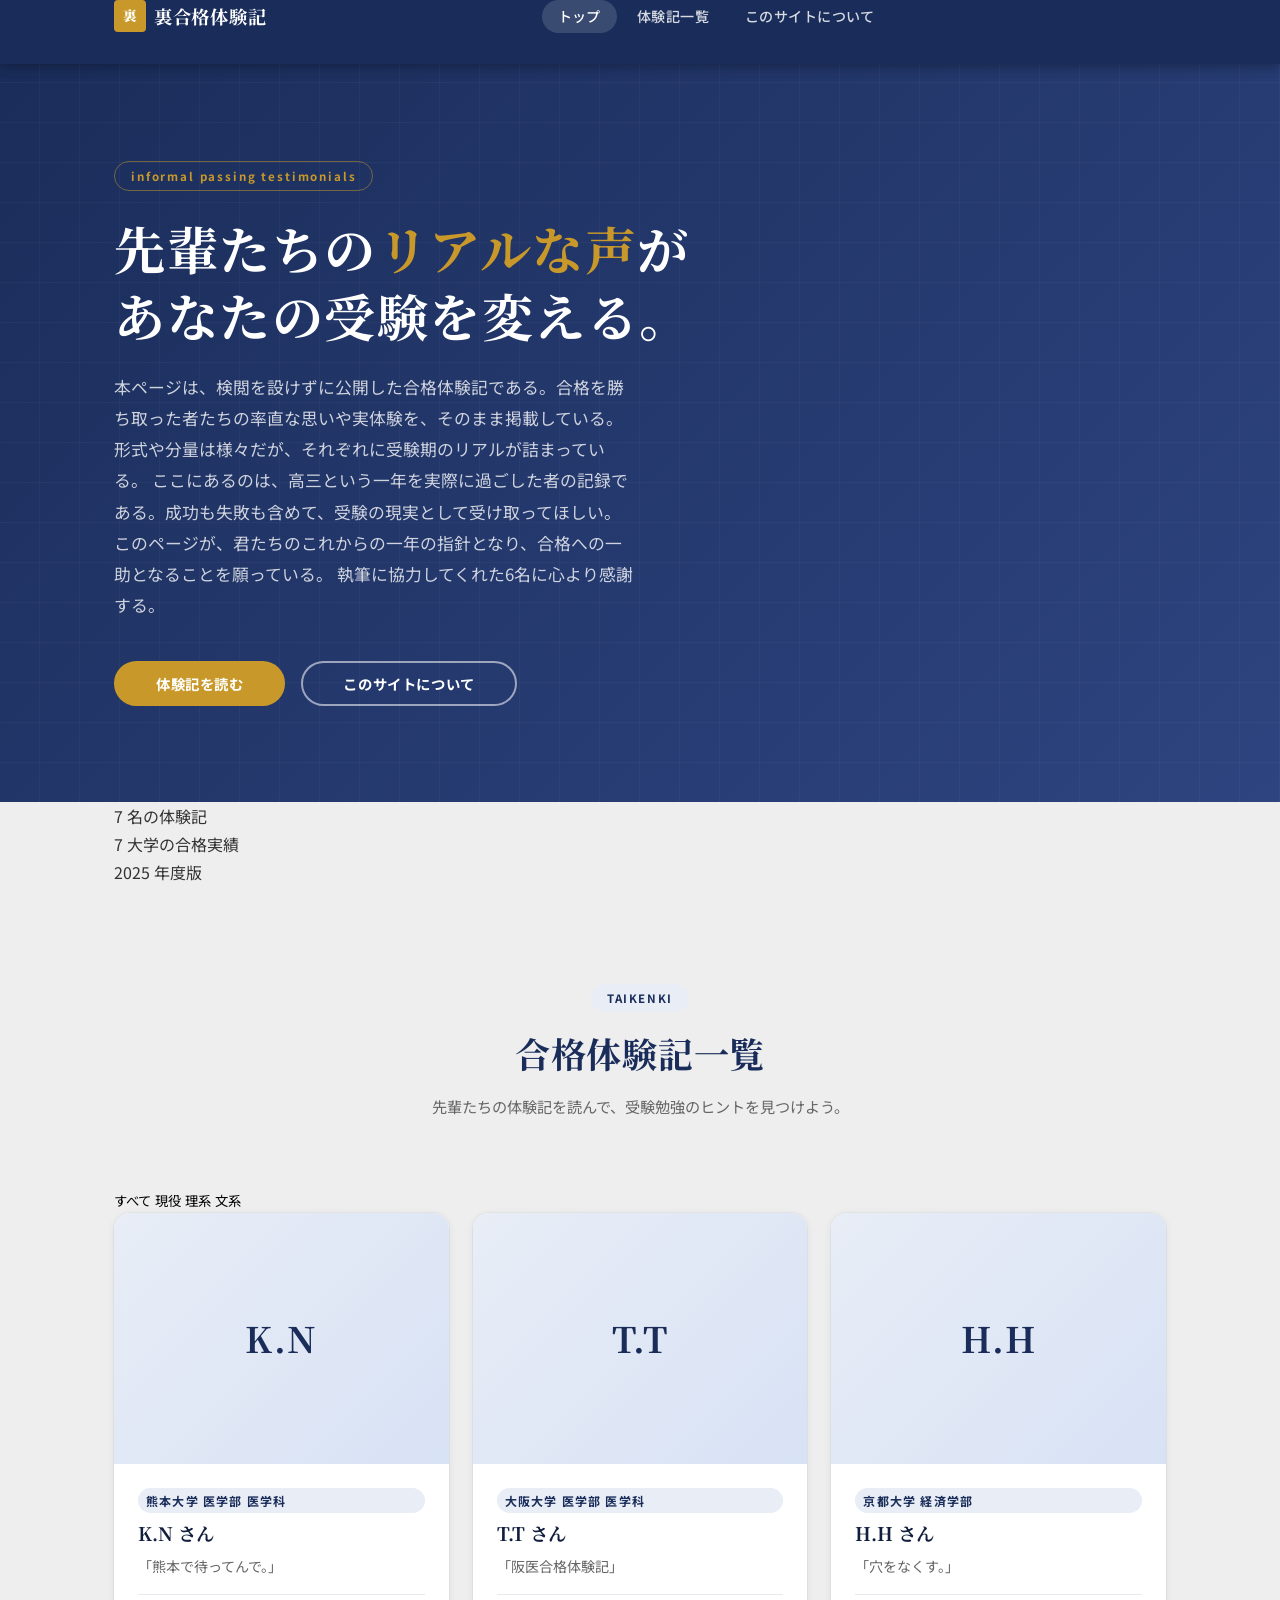
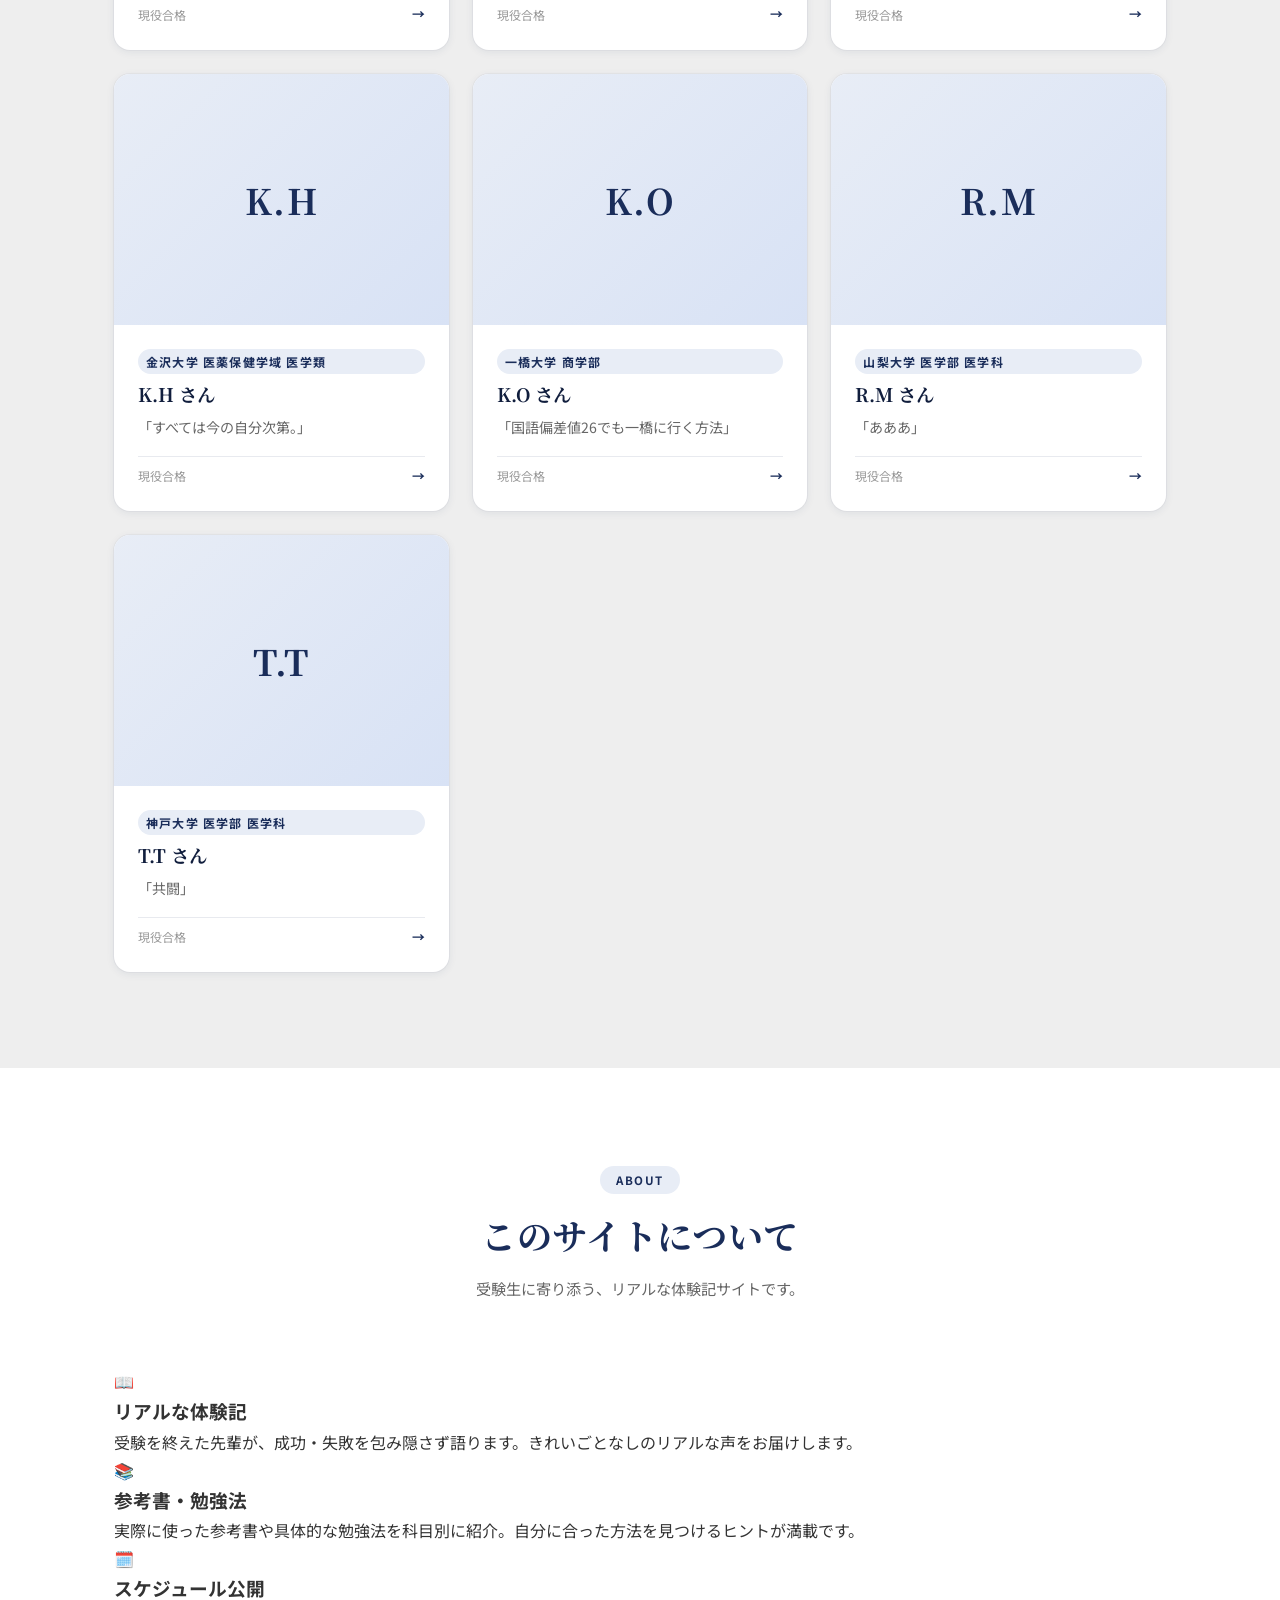
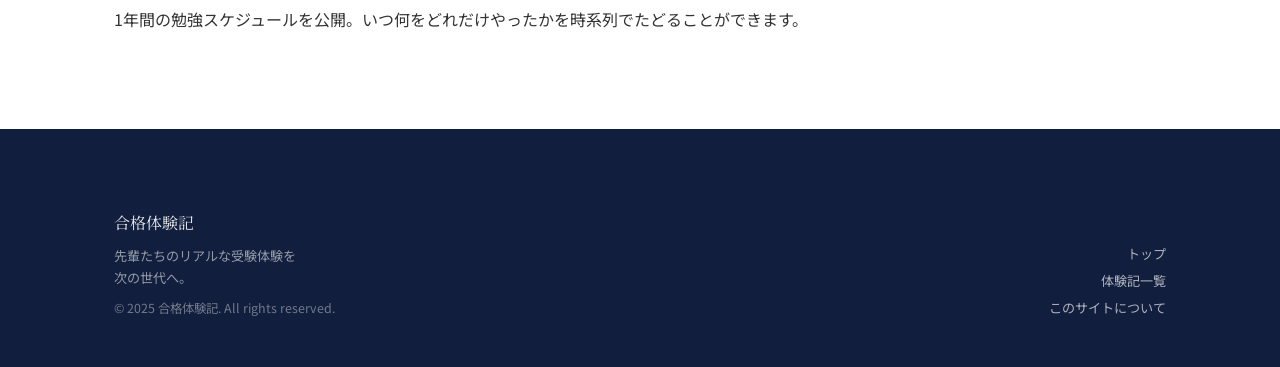
==== commit 3f9b9eed: "update" ====
--- a/index.html
+++ b/index.html
@@ -123,13 +123,18 @@
     <section class="hero" aria-label="ヒーロー">
       <div class="container">
         <div class="hero__inner">
-          <p class="hero__label">STUDENT VOICES</p>
+          <p class="hero__label">informal passing testimonials</p>
           <h1 class="hero__title">
             先輩たちの<em>リアルな声</em>が<br>
             あなたの受験を変える。
           </h1>
           <p class="hero__desc">
-           これは検閲なしの合格体験記である。検閲がないからこそ合格を手にした者たちの本音とメッセージが鮮明に伝わることと思う。形式や分量も多様である。単純に、分量が多いということは熱が入っていてメッセージ性が高いものであると考えて欲しい。見てもらったらわかるが、言いたい放題である。目的は後輩に受験や高三のリアルを伝えるためである。 。
+           本ページは、検閲を設けずに公開した合格体験記である。合格を勝ち取った者たちの率直な思いや実体験を、そのまま掲載している。形式や分量は様々だが、それぞれに受験期のリアルが詰まっている。
+
+ここにあるのは、高三という一年を実際に過ごした者の記録である。成功も失敗も含めて、受験の現実として受け取ってほしい。
+
+このページが、君たちのこれからの一年の指針となり、合格への一助となることを願っている。
+執筆に協力してくれた6名に心より感謝する。
           </p>
           <div style="display:flex; gap:var(--space-md); flex-wrap:wrap;">
             <a href="#taikenki" class="btn btn--primary">体験記を読む</a>
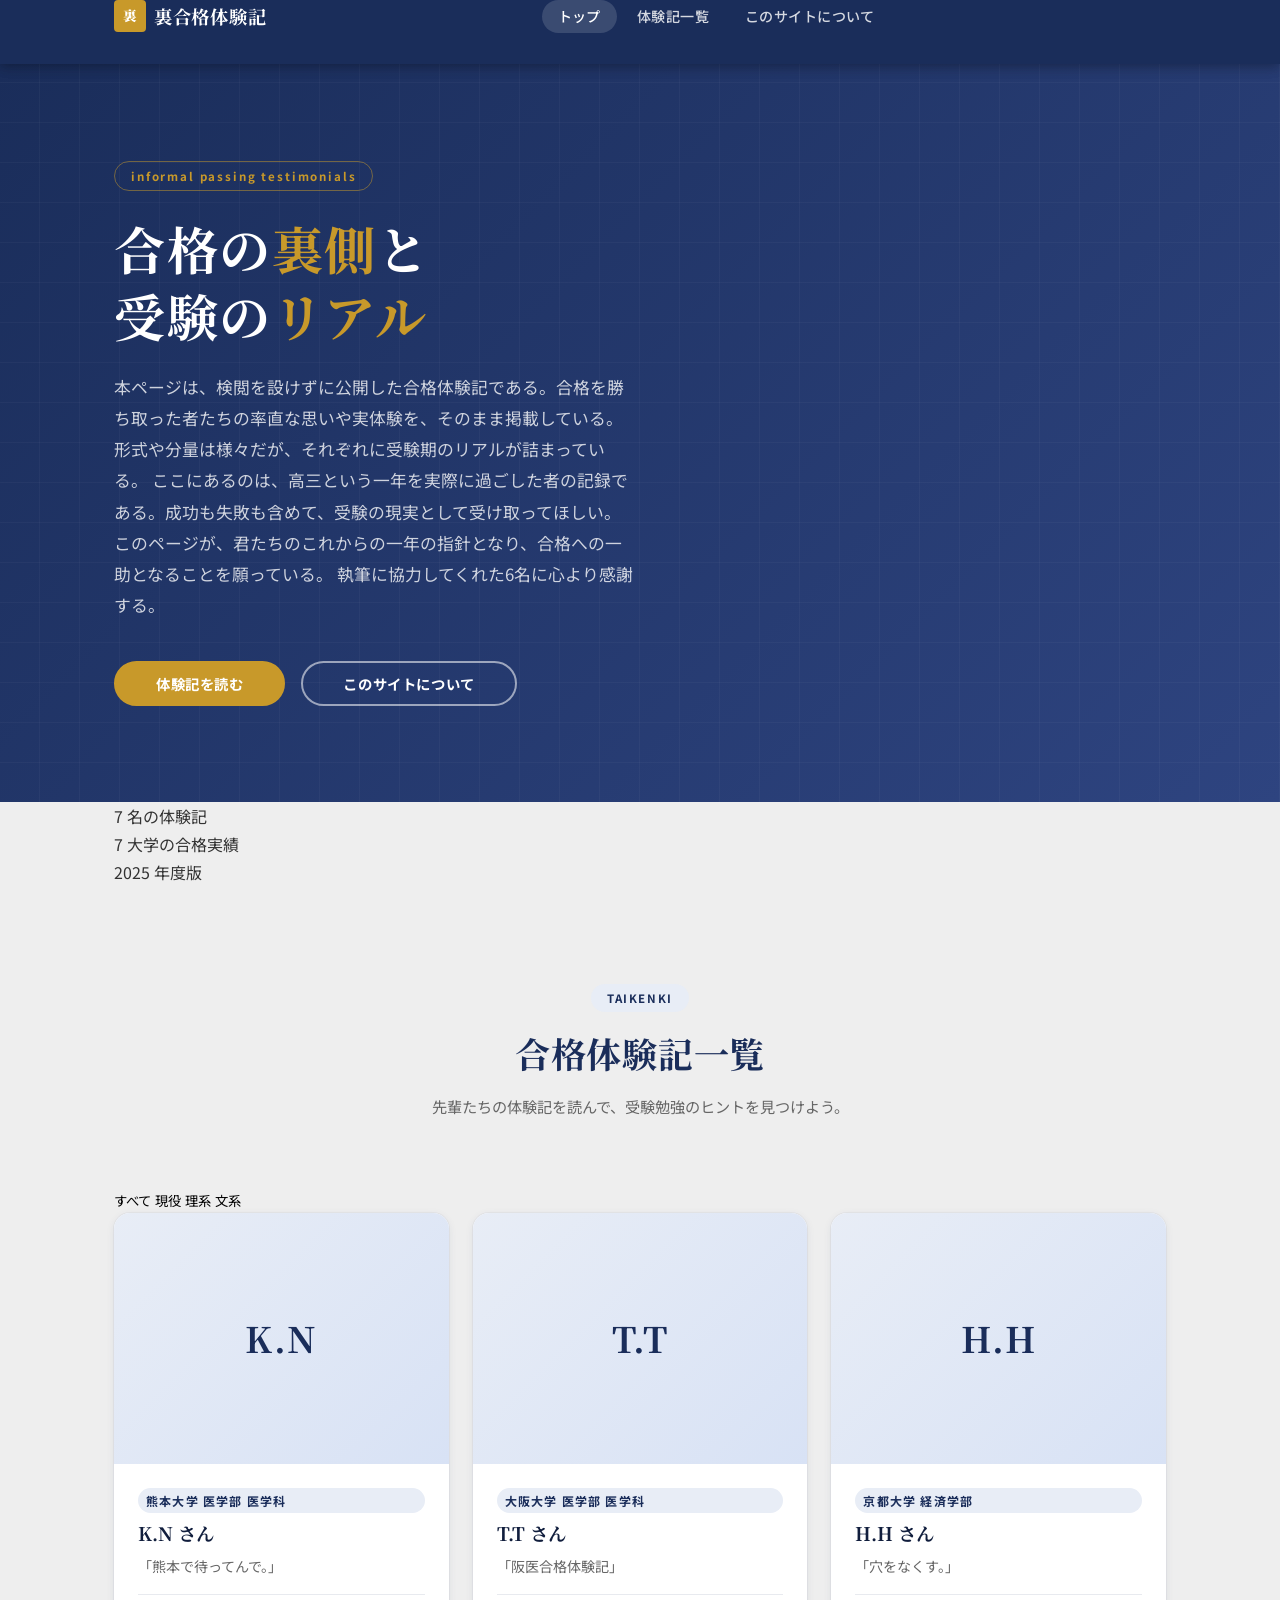
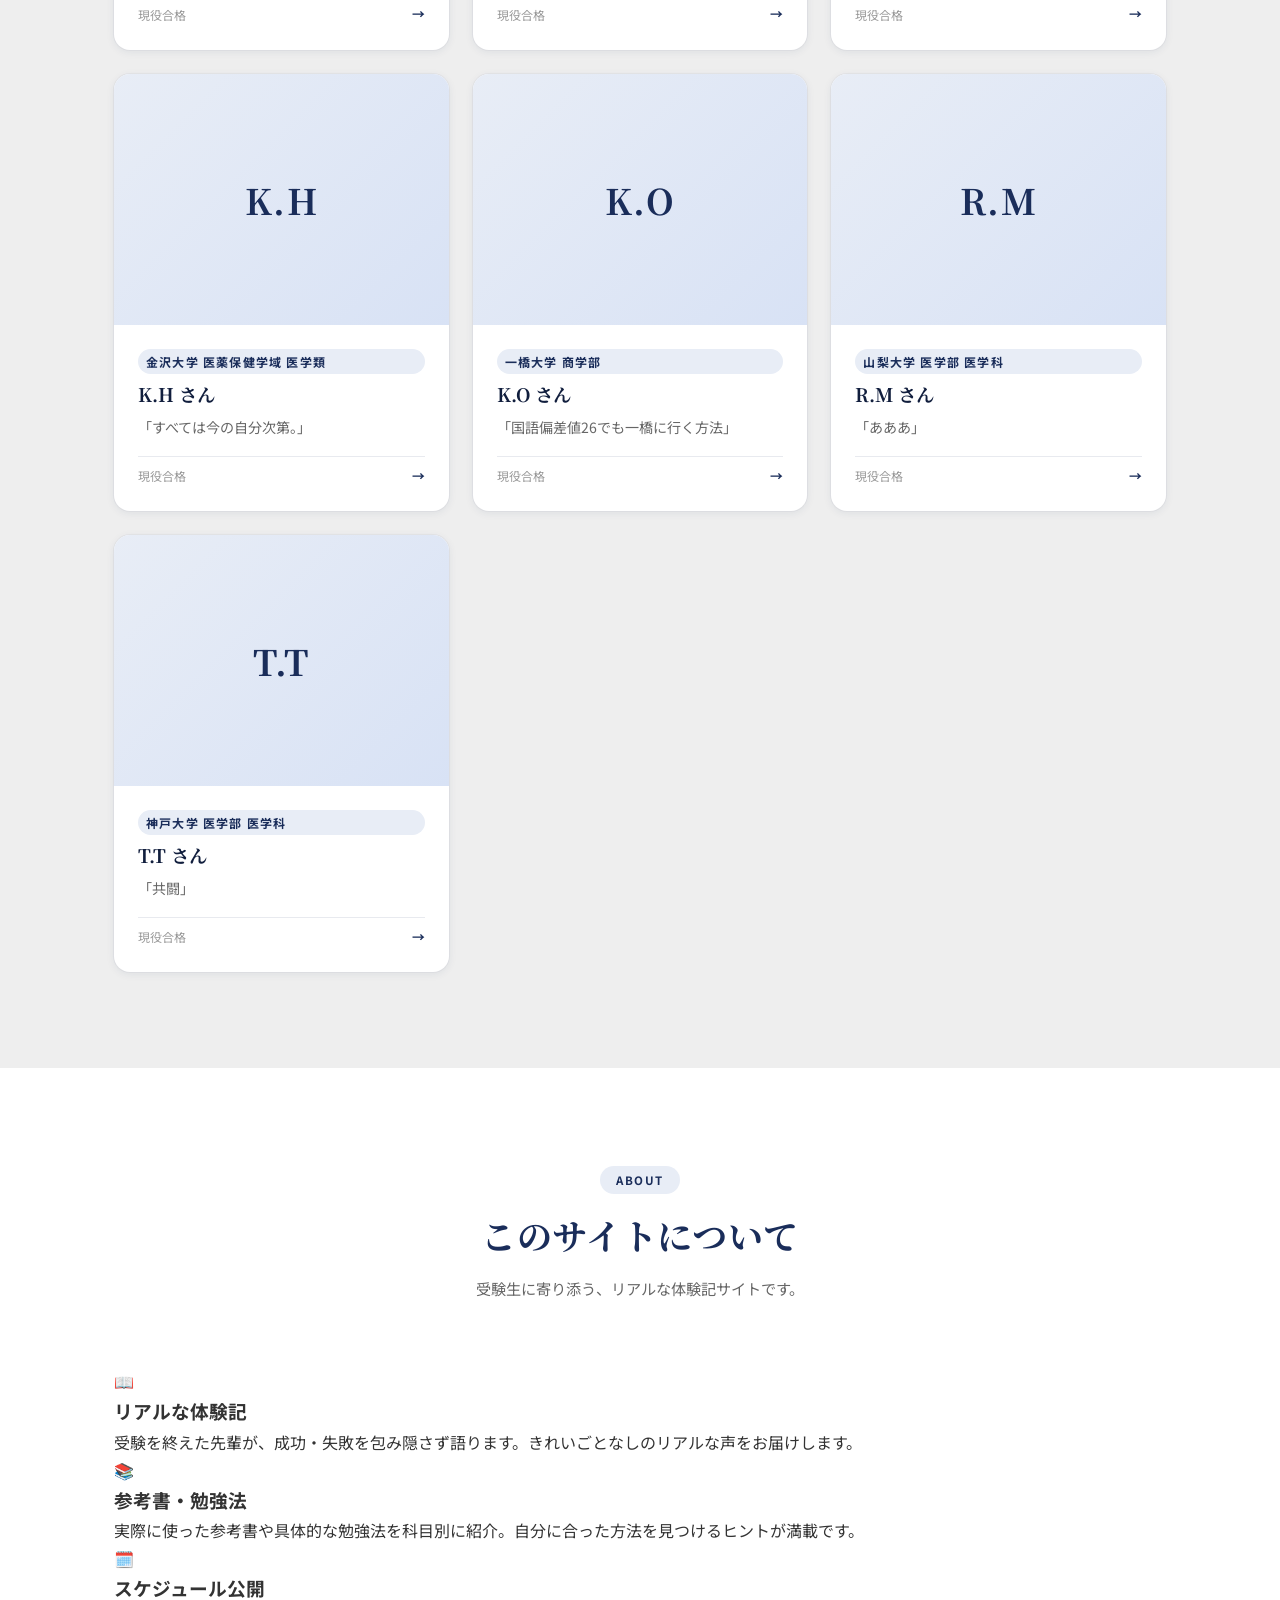
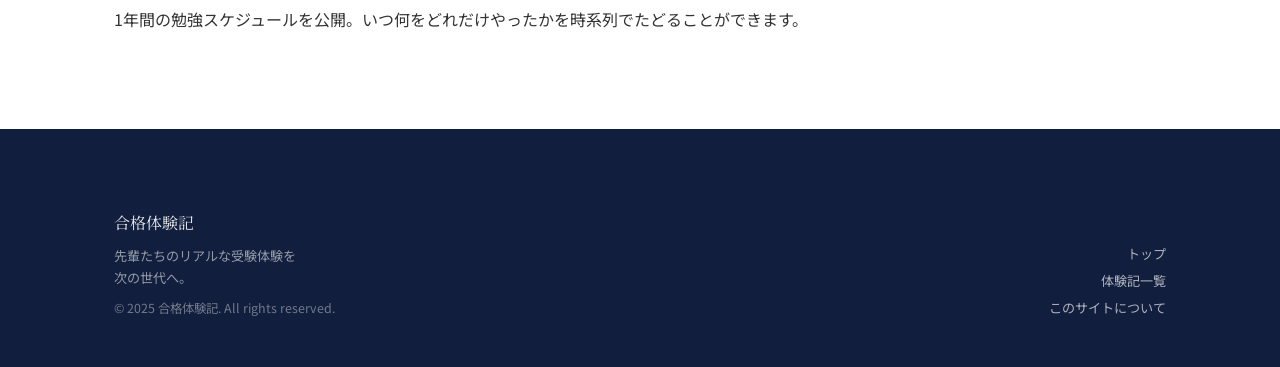
==== commit efbaabf9: "update" ====
--- a/index.html
+++ b/index.html
@@ -125,8 +125,8 @@
         <div class="hero__inner">
           <p class="hero__label">informal passing testimonials</p>
           <h1 class="hero__title">
-            先輩たちの<em>リアルな声</em>が<br>
-            あなたの受験を変える。
+            合格の<em>裏側</em>と<br>
+            受験の<em>リアル</em>
           </h1>
           <p class="hero__desc">
            本ページは、検閲を設けずに公開した合格体験記である。合格を勝ち取った者たちの率直な思いや実体験を、そのまま掲載している。形式や分量は様々だが、それぞれに受験期のリアルが詰まっている。
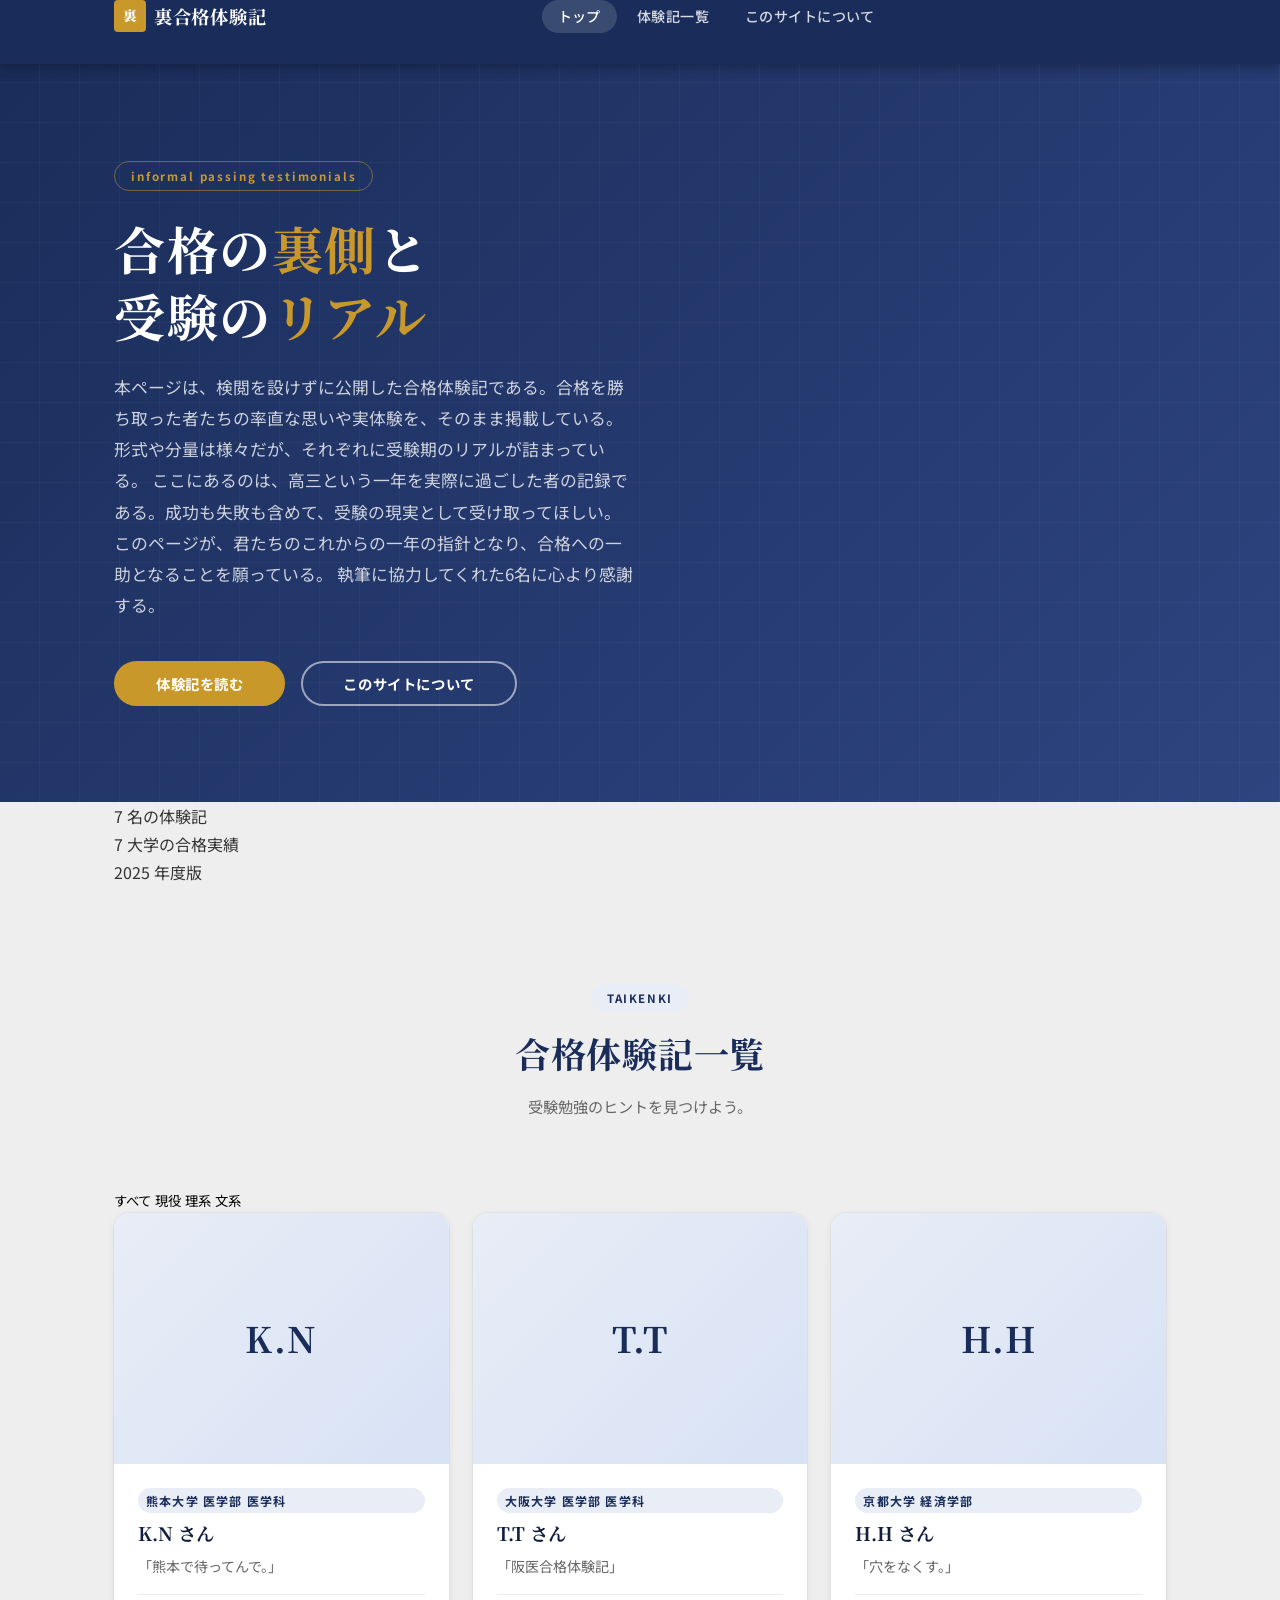
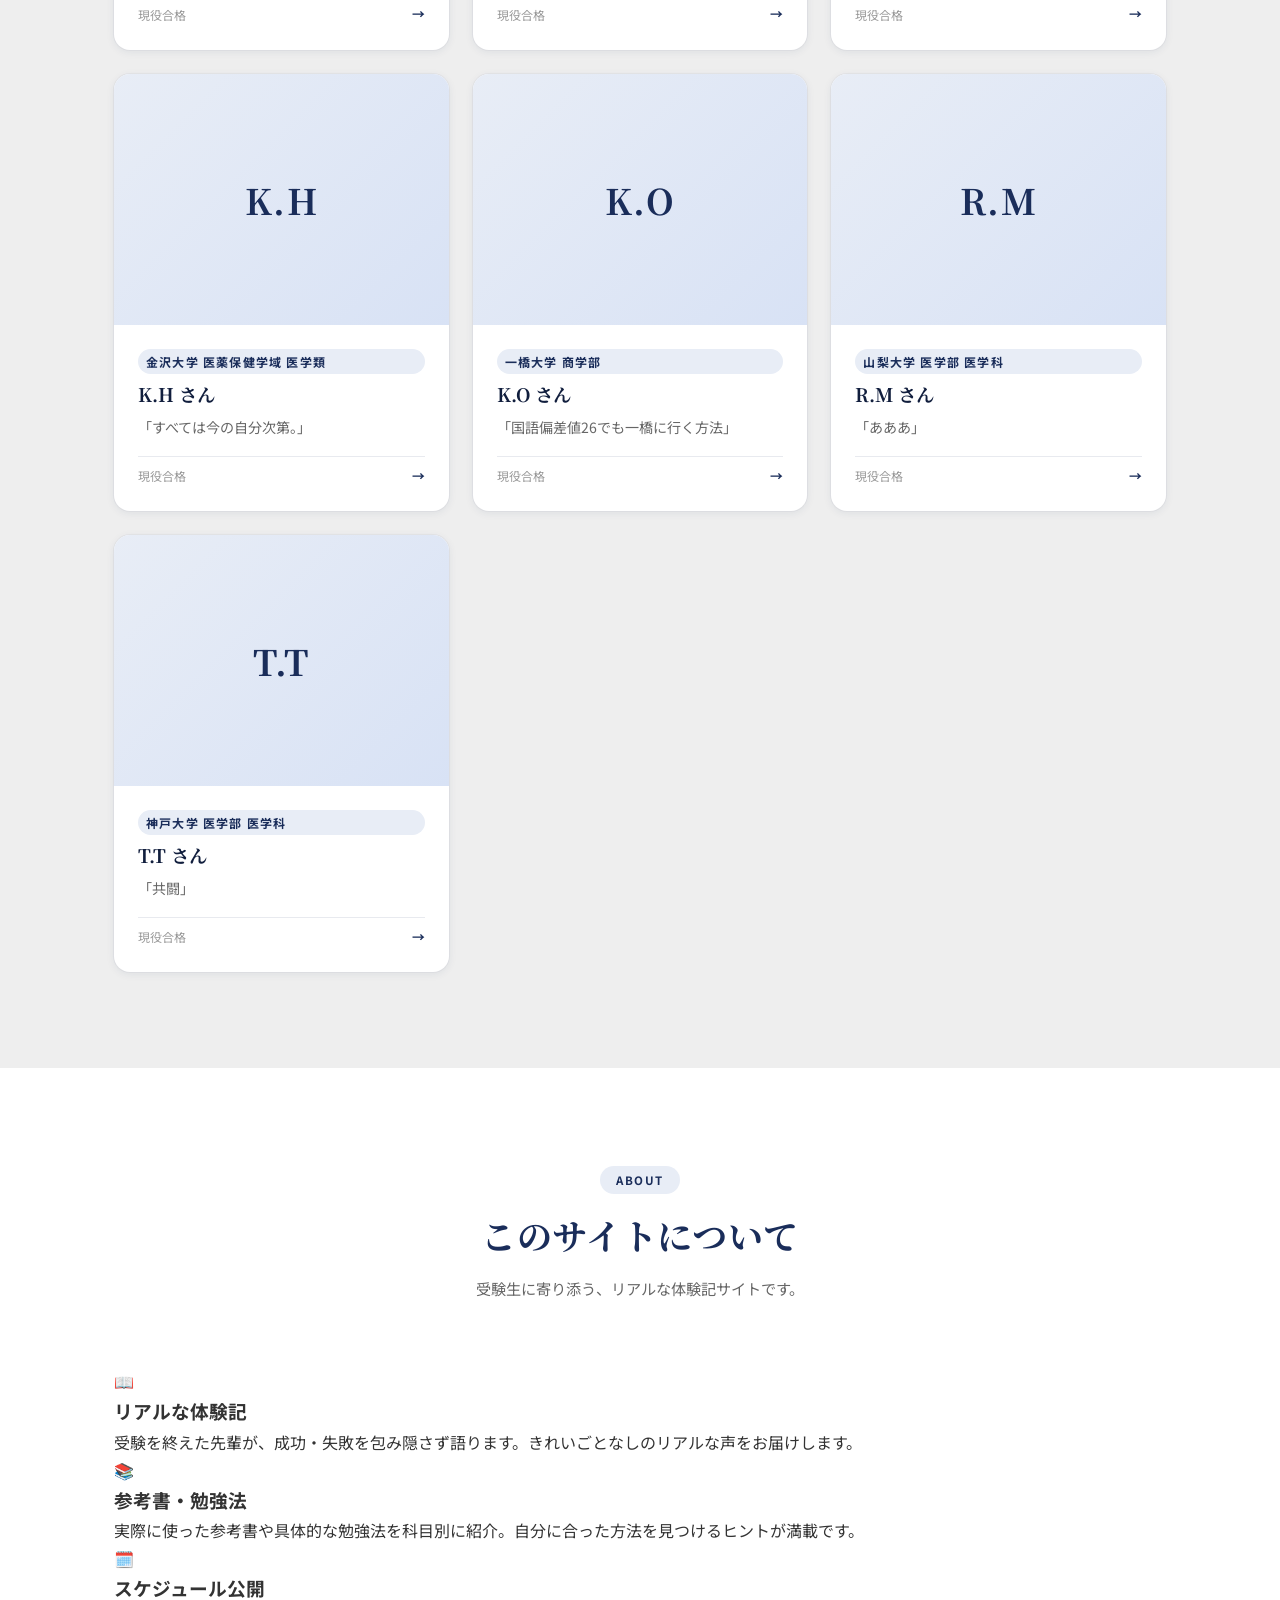
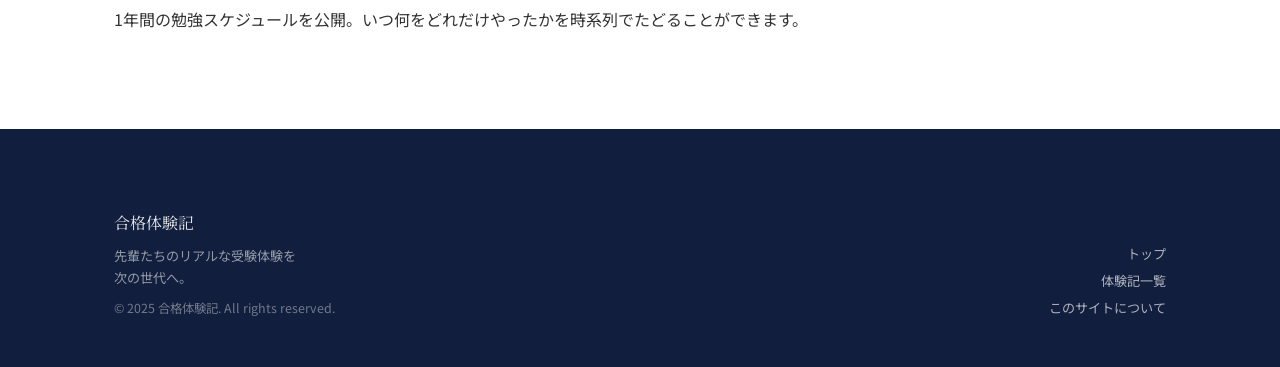
==== commit 9f60a9cc: "update" ====
--- a/index.html
+++ b/index.html
@@ -173,7 +173,7 @@
           <p class="section__label">TAIKENKI</p>
           <h2 class="section__title" id="taikenki-title">合格体験記一覧</h2>
           <p class="section__desc">
-            先輩たちの体験記を読んで、受験勉強のヒントを見つけよう。
+            受験勉強のヒントを見つけよう。
           </p>
         </header>
 
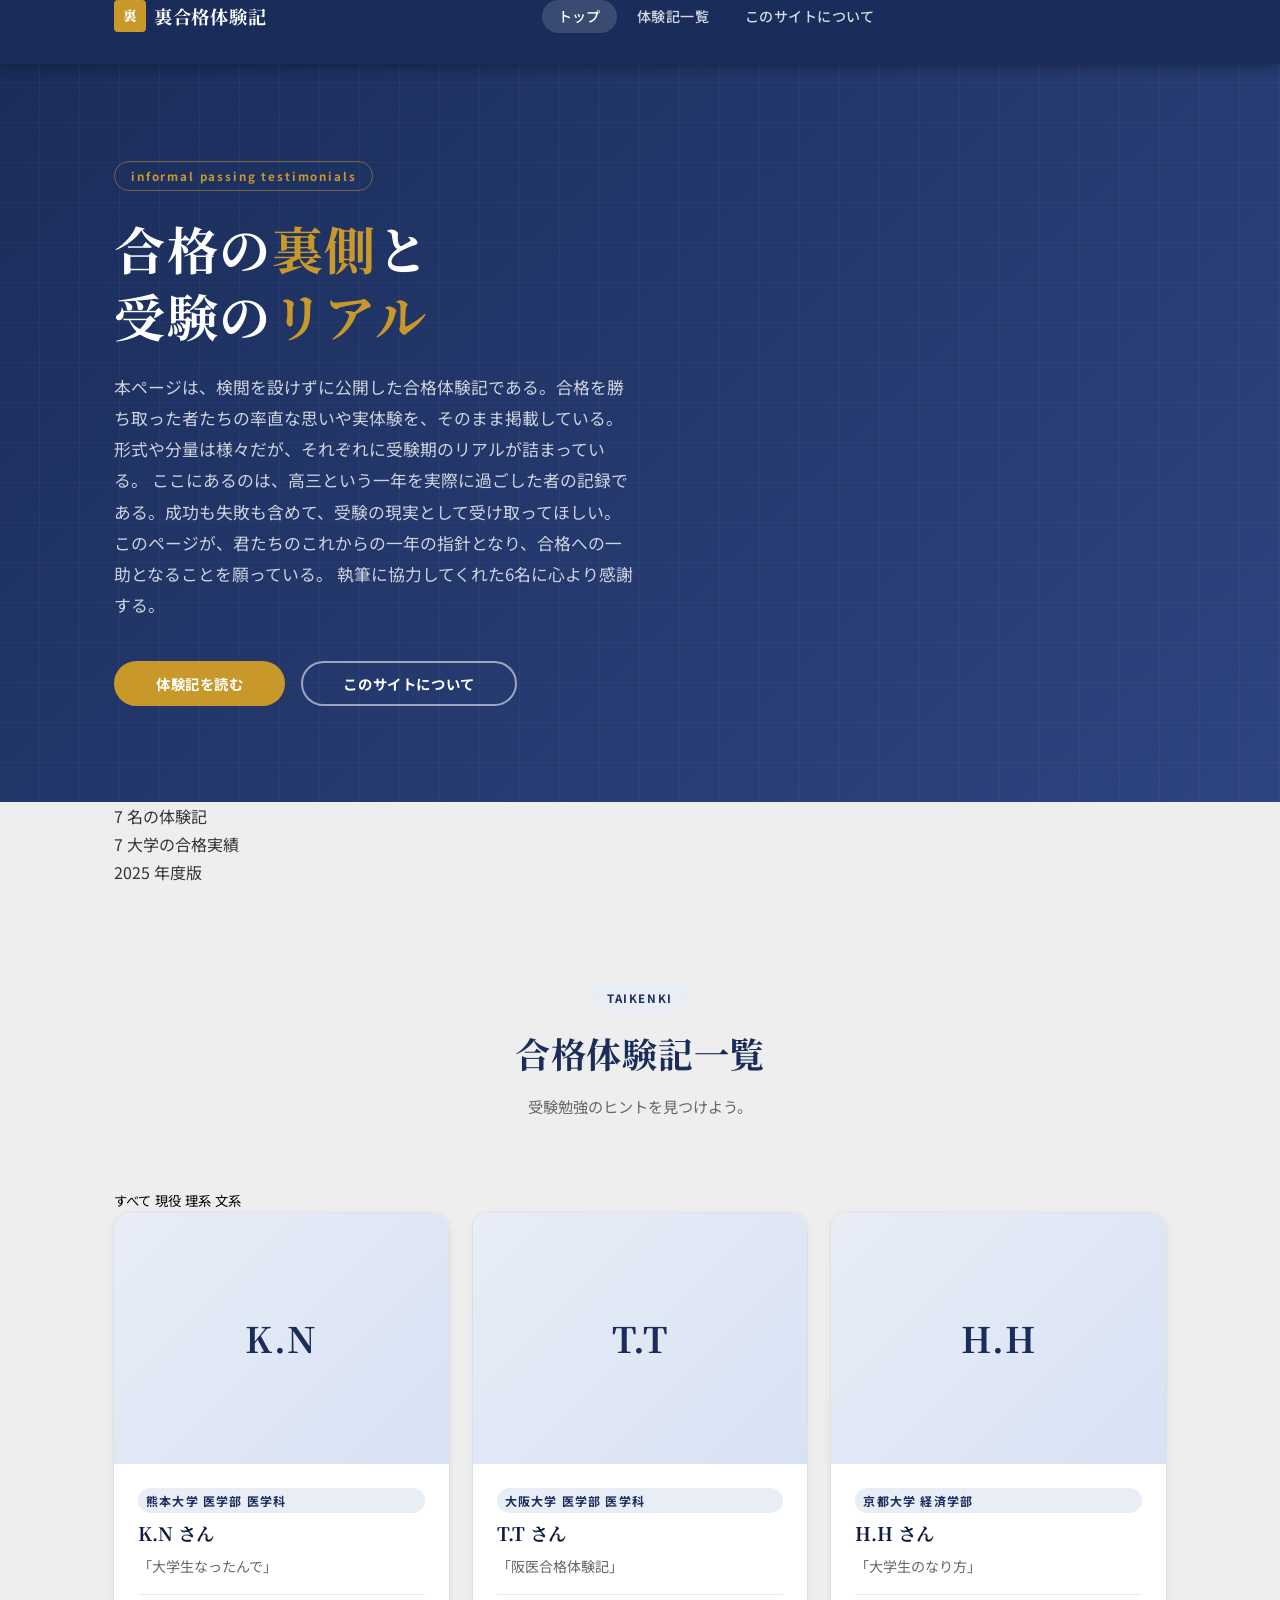
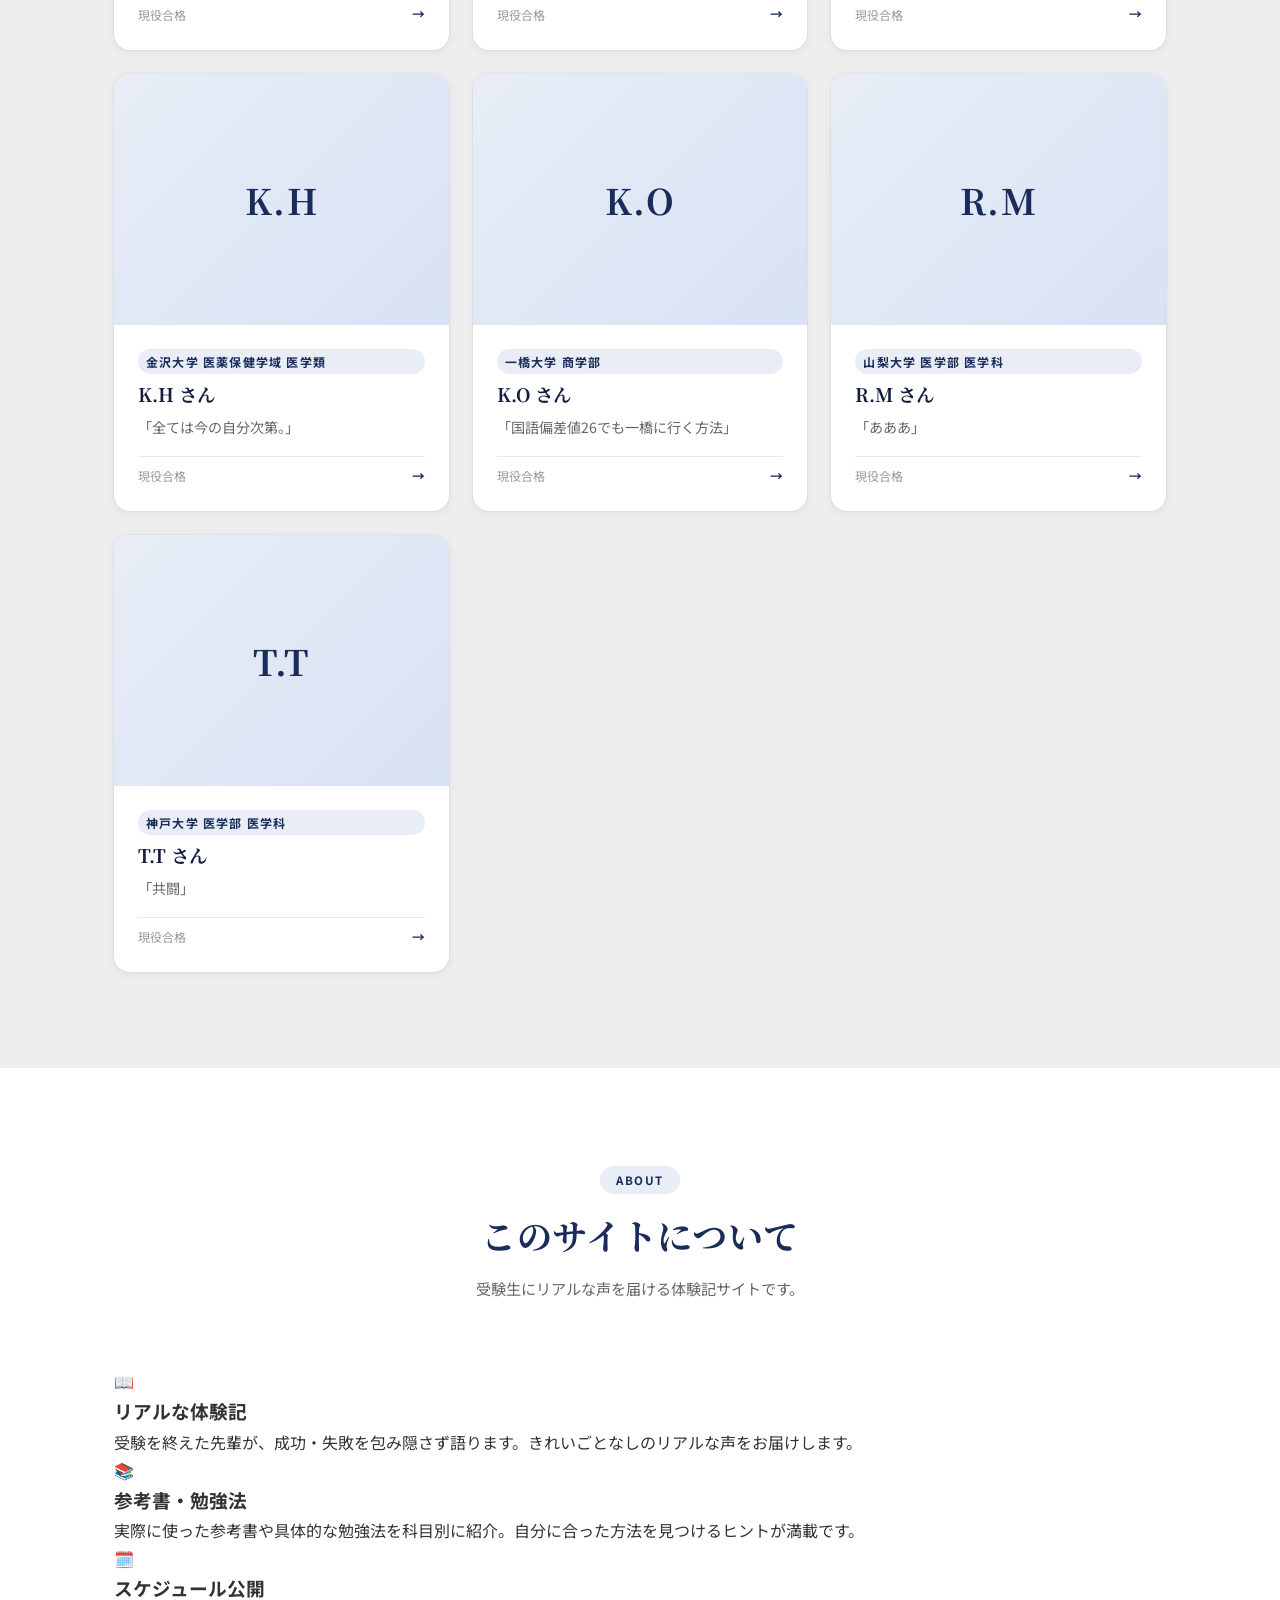
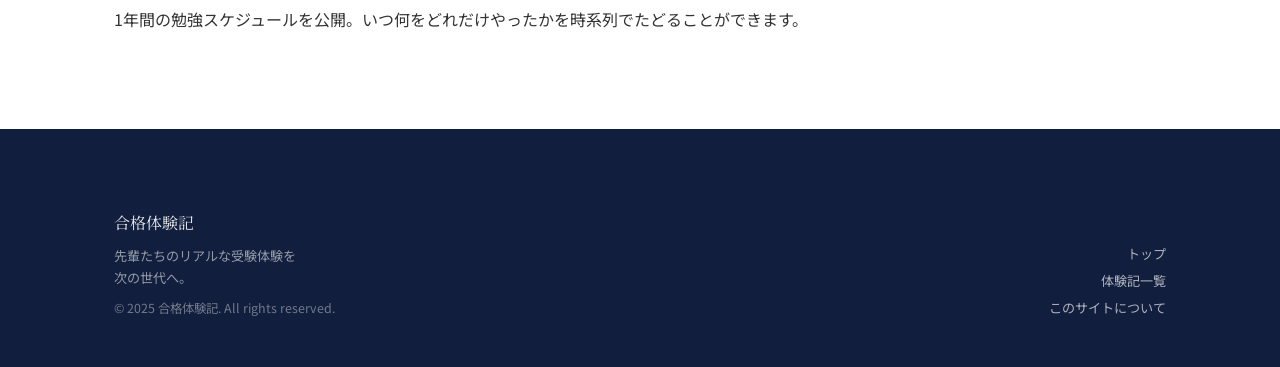
==== commit 08212797: "update" ====
--- a/index.html
+++ b/index.html
@@ -202,7 +202,7 @@
           <p class="section__label">ABOUT</p>
           <h2 class="section__title" id="about-title">このサイトについて</h2>
           <p class="section__desc">
-            受験生に寄り添う、リアルな体験記サイトです。
+            受験生にリアルな声を届ける体験記サイトです。
           </p>
         </header>
         <div class="about-grid">
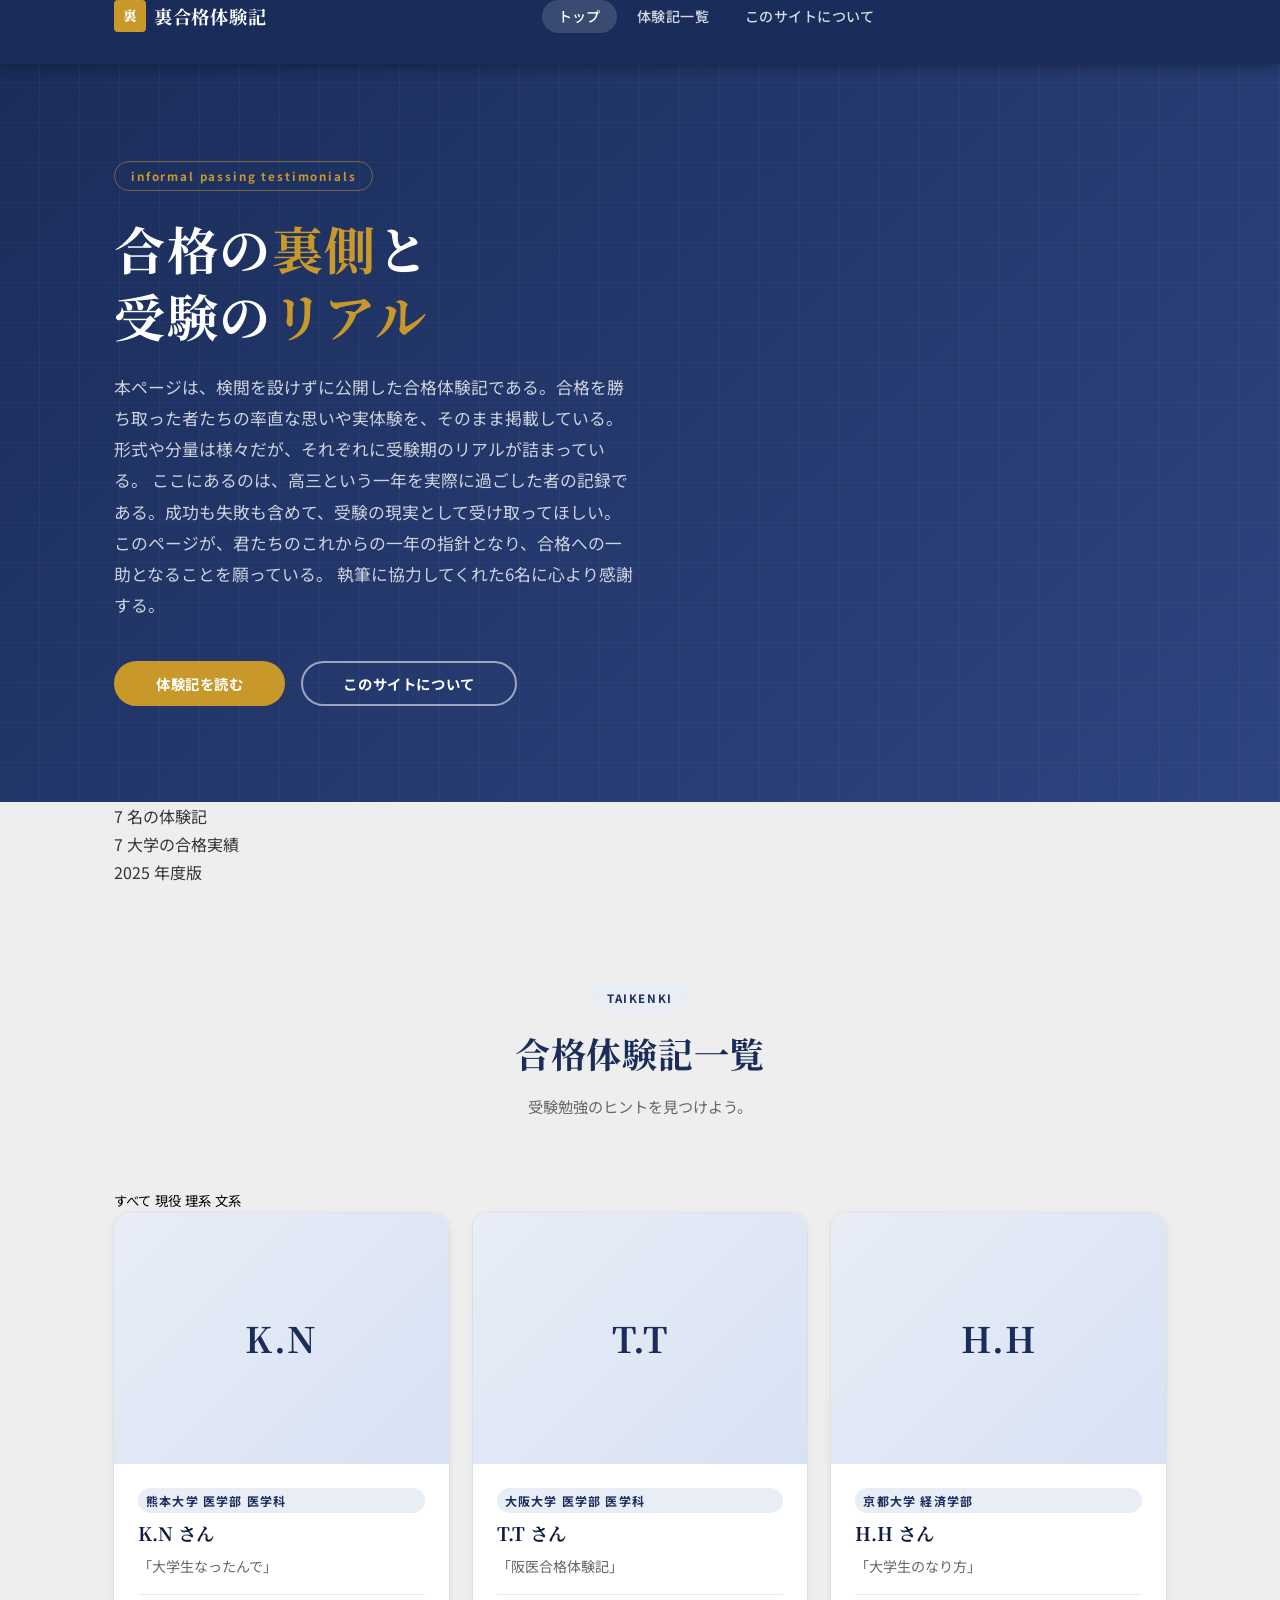
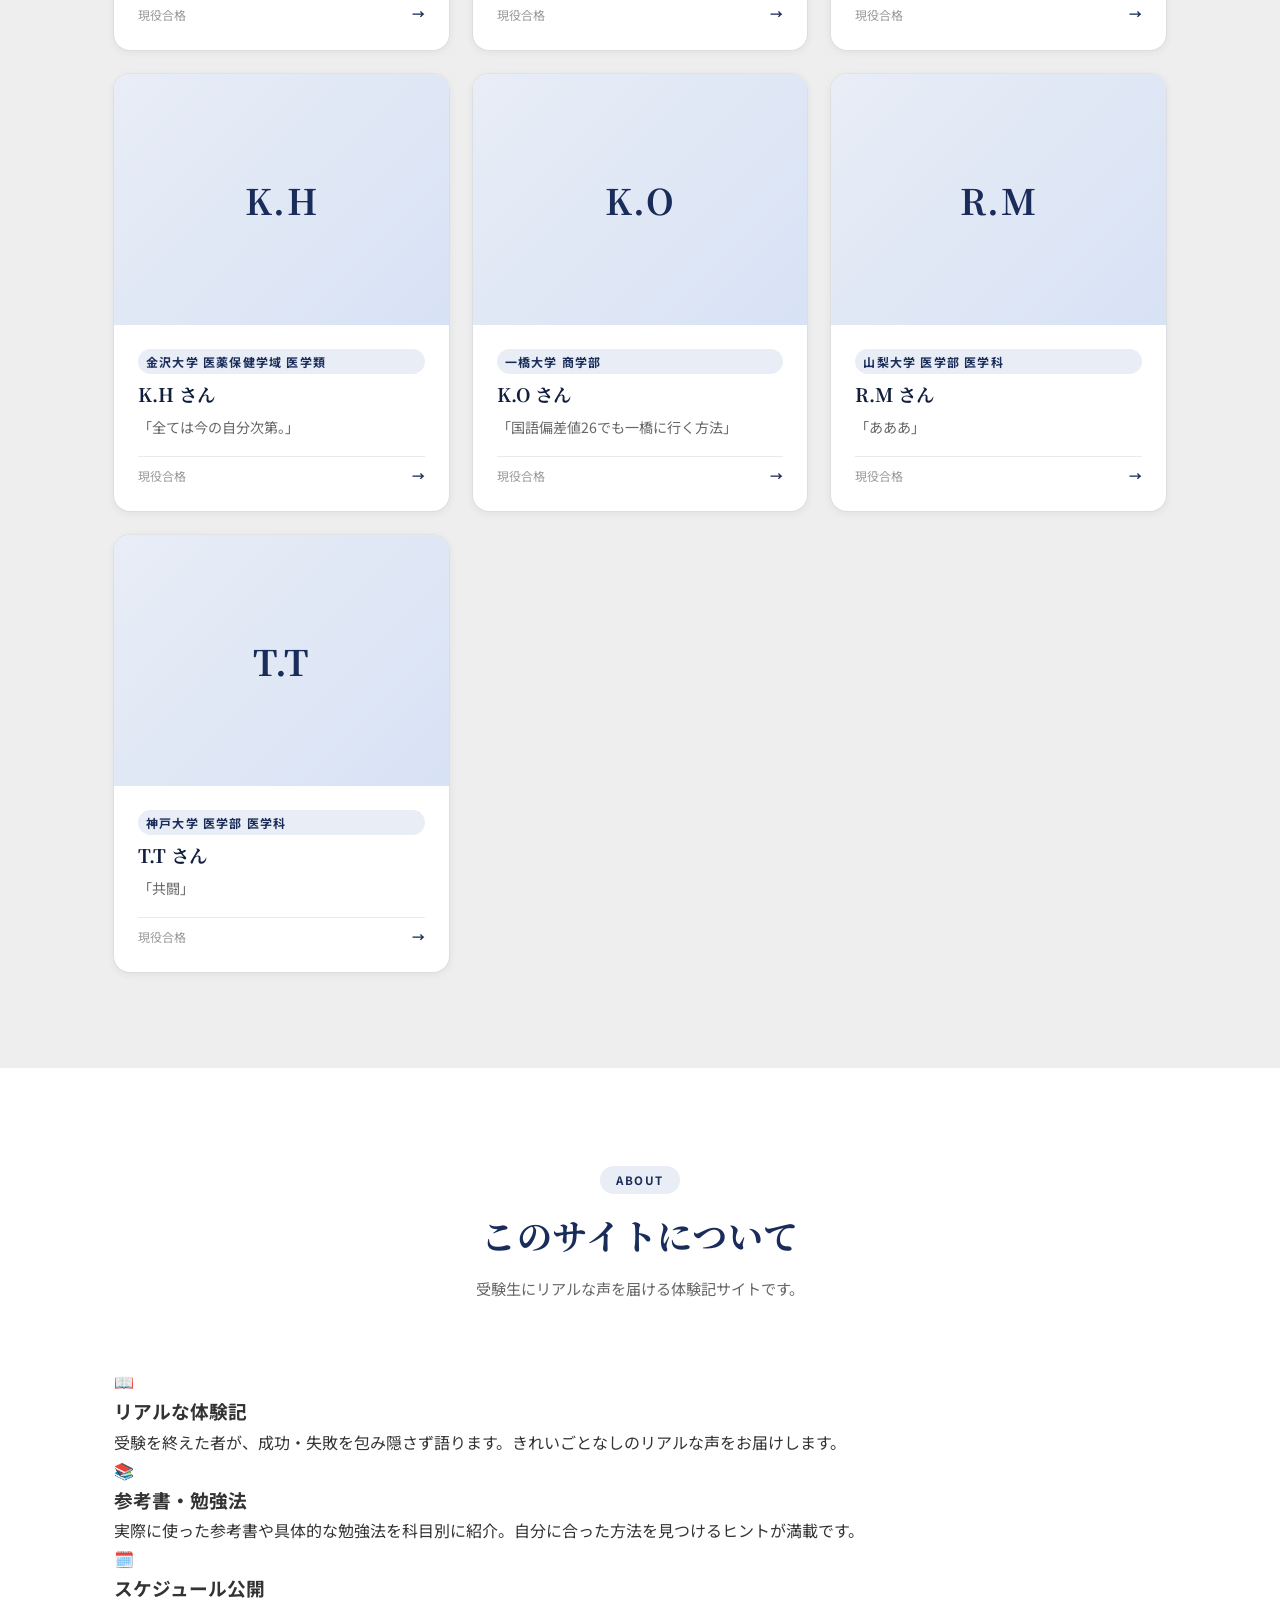
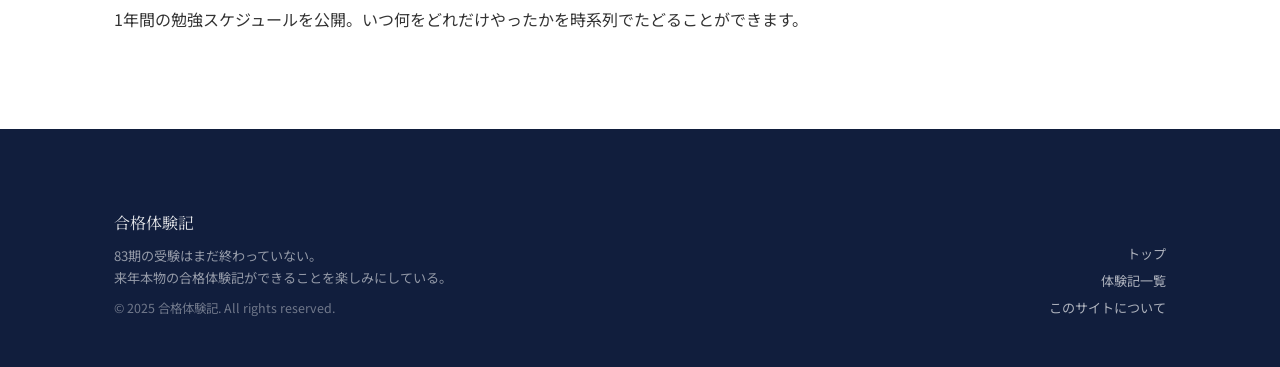
==== commit b7a0ed48: "update" ====
--- a/index.html
+++ b/index.html
@@ -209,7 +209,7 @@
           <div class="about-item">
             <div class="about-item__icon" aria-hidden="true">📖</div>
             <h3 class="about-item__title">リアルな体験記</h3>
-            <p class="about-item__desc">受験を終えた先輩が、成功・失敗を包み隠さず語ります。きれいごとなしのリアルな声をお届けします。</p>
+            <p class="about-item__desc">受験を終えた者が、成功・失敗を包み隠さず語ります。きれいごとなしのリアルな声をお届けします。</p>
           </div>
           <div class="about-item">
             <div class="about-item__icon" aria-hidden="true">📚</div>
